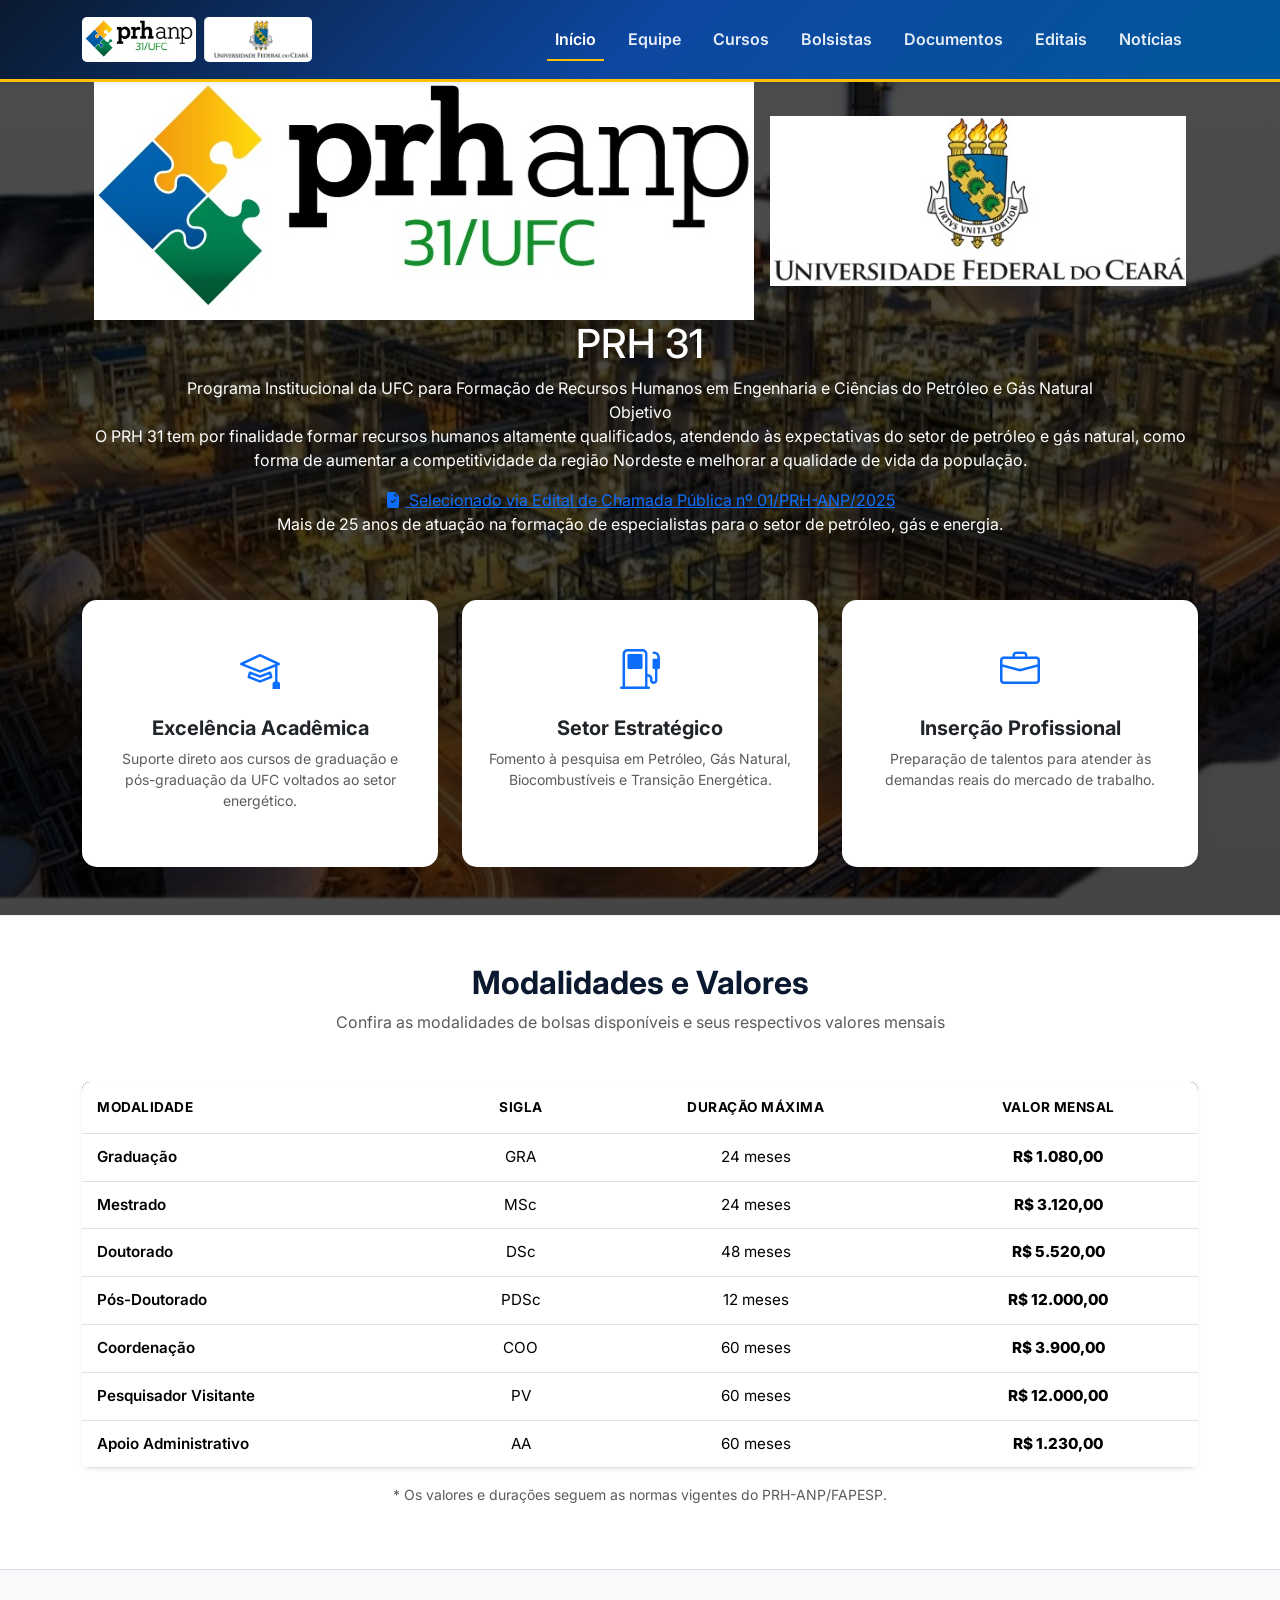
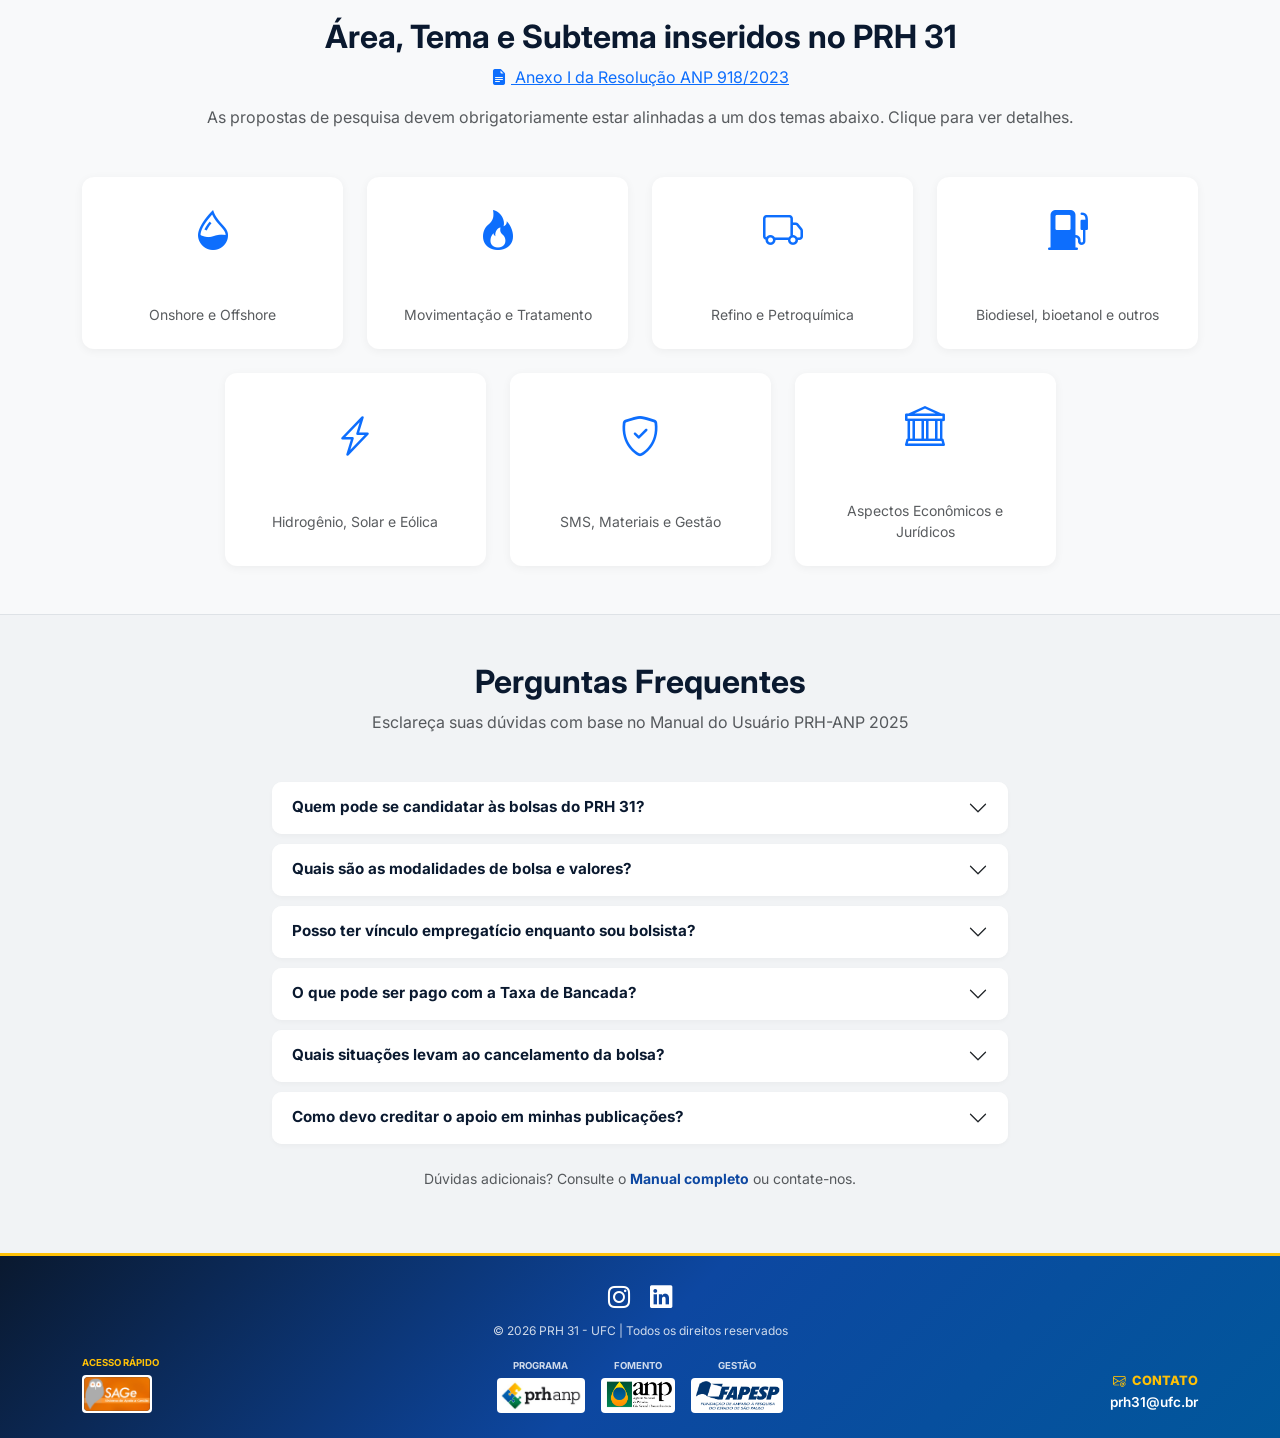
==== index.html @ d7235de3 "Update index.html" ====
<!DOCTYPE html>
<html lang="pt-br">
<head>
  <meta charset="UTF-8">
  <meta name="viewport" content="width=device-width, initial-scale=1">
  <title>PRH 31 - UFC | Cursos</title>
  <link href="https://cdn.jsdelivr.net/npm/bootstrap@5.3.2/dist/css/bootstrap.min.css" rel="stylesheet">
  <link rel="stylesheet" href="https://cdn.jsdelivr.net/npm/bootstrap-icons@1.11.1/font/bootstrap-icons.css">
  <style>
    @import url('https://fonts.googleapis.com/css2?family=Inter:wght@400;600;800&display=swap');
    
    body { 
      font-family: 'Inter', sans-serif; 
      background: linear-gradient(rgba(0, 0, 0, 0.70), rgba(0, 0, 0, 0.80)), url('img/refi.jpeg') no-repeat center center fixed; 
      background-size: cover; 
      color: #fff; 
      min-height: 100vh; 
    }

    /* NAVBAR PADRONIZADA */
    .navbar {
      background: linear-gradient(135deg, #0a192f 0%, #0d47a1 50%, #01579b 100%);
      border-bottom: 3px solid #ffc107;
      padding: 12px 0;
    }

    .navbar-brand img { 
      height: 45px; 
      background: #fff; 
      padding: 3px; 
      border-radius: 5px; 
      transition: 0.3s;
    }

    .navbar-brand a:hover img { transform: scale(1.05); box-shadow: 0 0 10px #ffc107; }

    .nav-link { 
      font-weight: 600; 
      color: rgba(255, 255, 255, 0.9) !important; 
      border-bottom: 2px solid transparent; 
      transition: 0.3s; 
      margin: 0 8px;
    }

    .nav-link:hover { color: #ffc107 !important; }

    .nav-link.active { 
      color: #fff !important; 
      border-bottom: 2px solid #ffc107 !important; 
    }

    .navbar-toggler { border-color: rgba(255,255,255,0.3); }
    .navbar-toggler-icon { filter: invert(1); }

    /* CARDS */ 
    .feature-card { border: none; border-radius: 15px; transition: 0.3s; background: #fff; box-shadow: 0 4px 15px rgba(0,0,0,0.05); padding: 2.5rem 1.5rem !important; } 
    .feature-card:hover { transform: translateY(-5px); box-shadow: 0 8px 25px rgba(0,0,0,0.1); } 
     
    /* TABELA DE BOLSAS */ 
    .bolsas-section { background-color: #ffffff; border-top: 1px solid #eee; } 
    .table-bolsas thead { background-color: #0a192f; color: white; } 
    .table-bolsas th { font-weight: 700; text-transform: uppercase; font-size: 0.85rem; letter-spacing: 0.5px; padding: 15px; } 
    .table-bolsas td { padding: 12px 15px; font-size: 0.95rem; vertical-align: middle; } 
    .valor-bolsa { font-weight: 800; color: #198754; } 

    /* ÁREAS DE PESQUISA CARD */ 
    .research-card {  
      border: none;  
      border-radius: 12px;  
      transition: 0.3s;  
      background: #fff;  
      box-shadow: 0 2px 10px rgba(0,0,0,0.05);  
      cursor: pointer; 
    } 
    .research-card:hover { transform: scale(1.03); box-shadow: 0 5px 20px rgba(0,0,0,0.1); border-left: 4px solid #ffc107; } 
    .modal-header { background: #0a192f; color: white; border-bottom: 2px solid #ffc107; } 
    .modal-title { font-weight: 800; } 

    /* FAQ SECTION */ 
    .faq-section { background-color: #f1f3f5; border-top: 1px solid #dee2e6; } 
    .accordion-item { border: none; margin-bottom: 10px; border-radius: 10px !important; overflow: hidden; box-shadow: 0 2px 5px rgba(0,0,0,0.03); } 
    .accordion-button { font-size: 0.95rem; color: #0a192f; } 
    .accordion-button:not(.collapsed) { background-color: #fff; color: #0d47a1; box-shadow: none; border-bottom: 1px solid #eee; } 
    .accordion-button:focus { box-shadow: none; } 
    .accordion-body { font-size: 0.9rem; line-height: 1.6; background-color: #fff; } 

    /* FOOTER */ 
    footer { background: linear-gradient(135deg, #0a192f 0%, #0d47a1 50%, #01579b 100%); color: #fff; padding: 25px 0; border-top: 3px solid #ffc107; } 
    .footer-logos img { height: 35px; background: #fff; padding: 3px; border-radius: 4px; transition: 0.3s; } 
     
    .footer-logos a:hover img, .footer-sage a:hover img { transform: scale(1.05); box-shadow: 0 0 10px #ffc107; } 

    .logo-label { font-size:.6rem; text-transform:uppercase; font-weight:700; margin-bottom:4px; display:block; color:rgba(255,255,255,0.8)} 
    .contact-label { font-size: 0.8rem; text-transform: uppercase; font-weight: 800; margin-bottom: 2px; color: #ffc107; display: flex; align-items: center; gap: 6px; } 
    .footer-email { font-size: 0.85rem; font-weight: 600; color: #fff; text-decoration: none; transition: 0.3s; } 
    .footer-email:hover { color: #ffc107; } 

    .social-icons a { color: #fff; font-size: 1.4rem; margin: 0 8px; transition: 0.3s; display: inline-block; } 
    .social-icons a:hover { color: #ffc107 !important; transform: scale(1.2); } 

    @media (max-width: 992px) { 
      .program-title { font-size: 2.8rem; } 
      .navbar-brand img { height: 38px; } /* Adicionado ajuste mobile da logo */
    } 
  </style> 
</head> 
<body class="d-flex flex-column min-vh-100"> 

<nav class="navbar navbar-expand-lg sticky-top shadow-sm"> 
  <div class="container"> 
    <div class="navbar-brand d-flex align-items-center"> 
        <a href="index.html"><img src="img/logo.jpeg" alt="Logo PRH"></a> 
        <a href="https://www.ufc.br/" target="_blank"><img src="img/logo-ufc.jpeg" class="ms-2 border-start ps-2" alt="Logo UFC"></a> 
    </div> 
    <button class="navbar-toggler" type="button" data-bs-toggle="collapse" data-bs-target="#navbarNav"> 
      <span class="navbar-toggler-icon"></span> 
    </button> 
    <div class="collapse navbar-collapse" id="navbarNav"> 
      <ul class="navbar-nav ms-auto align-items-center"> 
        <li class="nav-item"><a class="nav-link active" href="index.html">Início</a></li> 
        <li class="nav-item"><a class="nav-link" href="equipe.html">Equipe</a></li> 
        <li class="nav-item"><a class="nav-link" href="cursos.html">Cursos</a></li> 
        <li class="nav-item"><a class="nav-link" href="bolsistas.html">Bolsistas</a></li> 
        <li class="nav-item"><a class="nav-link" href="documentos.html">Documentos</a></li> 
        <li class="nav-item"><a class="nav-link" href="editais.html">Editais</a></li> 
        <li class="nav-item"><a class="nav-link" href="noticias.html">Notícias</a></li> 
      </ul> 
    </div> 
  </div> 
</nav> 

<main class="flex-grow-1"> 
  <section class="hero-section"> 
    <div class="container text-center"> 
      <div class="d-flex justify-content-center align-items-center gap-3">
        <a href="index.html">
          <img src="img/logo.jpeg" alt="Logo PRH 31" class="hero-logo">
        </a>
        <a href="https://www.ufc.br/" target="_blank">
          <img src="img/logo-ufc.jpeg" alt="Brasão UFC" class="hero-logo">
        </a>
      </div>
        
      <h1 class="program-title">PRH 31</h1> 
      <div class="program-full-name"> 
        <p class="mb-0">Programa Institucional da UFC para Formação de Recursos Humanos em Engenharia e Ciências do Petróleo e Gás Natural</p> 
      </div> 
      <div class="objective-container"> 
        <div class="purpose-box"> 
          <span class="purpose-icon"><i class="bi bi-target"></i></span> 
          <span class="purpose-label">Objetivo</span> 
        </div> 
        <p class="program-purpose"> 
          O PRH 31 tem por finalidade formar recursos humanos altamente qualificados, atendendo às expectativas do setor de petróleo e gás natural, como forma de aumentar a competitividade da região Nordeste e melhorar a qualidade de vida da população. 
        </p> 
      </div> 
      <a href="https://www.gov.br/anp/pt-br/assuntos/tecnologia-meio-ambiente/prh-anp-programa-de-formacao-de-recursos-humanos/eixo-academico/edital-de-chamada-publica" target="_blank" class="edital-badge"> 
          <i class="bi bi-file-earmark-check-fill me-1"></i> Selecionado via Edital de Chamada Pública nº 01/PRH-ANP/2025 
      </a> 
      <p class="history-phrase">Mais de 25 anos de atuação na formação de especialistas para o setor de petróleo, gás e energia.</p> 
    </div> 
  </section> 

  <section class="container py-5"> 
    <div class="row g-4 text-center"> 
      <div class="col-md-4"><div class="card h-100 feature-card"><i class="bi bi-mortarboard text-primary fs-1 mb-3"></i><h5 class="fw-bold">Excelência Acadêmica</h5><p class="text-muted small">Suporte direto aos cursos de graduação e pós-graduação da UFC voltados ao setor energético.</p></div></div> 
      <div class="col-md-4"><div class="card h-100 feature-card"><i class="bi bi-fuel-pump text-primary fs-1 mb-3"></i><h5 class="fw-bold">Setor Estratégico</h5><p class="text-muted small">Fomento à pesquisa em Petróleo, Gás Natural, Biocombustíveis e Transição Energética.</p></div></div> 
      <div class="col-md-4"><div class="card h-100 feature-card"><i class="bi bi-briefcase text-primary fs-1 mb-3"></i><h5 class="fw-bold">Inserção Profissional</h5><p class="text-muted small">Preparação de talentos para atender às demandas reais do mercado de trabalho.</p></div></div> 
    </div> 
  </section> 

  <section class="bolsas-section py-5"> 
    <div class="container"> 
      <div class="text-center mb-5"> 
        <h2 class="fw-bold" style="color: #0a192f;">Modalidades e Valores</h2> 
        <p class="text-muted">Confira as modalidades de bolsas disponíveis e seus respectivos valores mensais</p> 
      </div> 
      <div class="table-responsive shadow-sm rounded-3"> 
        <table class="table table-hover table-bolsas mb-0"> 
          <thead> 
            <tr class="text-center align-middle"> 
              <th class="text-start">Modalidade</th> 
              <th>Sigla</th> 
              <th>Duração Máxima</th> 
              <th>Valor Mensal</th> 
            </tr> 
          </thead> 
          <tbody> 
            <tr class="text-center align-middle"> 
              <td class="text-start fw-semibold">Graduação</td> 
              <td>GRA</td> 
              <td>24 meses</td> 
              <td class="valor-bolsa">R$ 1.080,00</td> 
            </tr> 
            <tr class="text-center align-middle"> 
              <td class="text-start fw-semibold">Mestrado</td> 
              <td>MSc</td> 
              <td>24 meses</td> 
              <td class="valor-bolsa">R$ 3.120,00</td> 
            </tr> 
            <tr class="text-center align-middle"> 
              <td class="text-start fw-semibold">Doutorado</td> 
              <td>DSc</td> 
              <td>48 meses</td> 
              <td class="valor-bolsa">R$ 5.520,00</td> 
            </tr> 
            <tr class="text-center align-middle"> 
              <td class="text-start fw-semibold">Pós-Doutorado</td> 
              <td>PDSc</td> 
              <td>12 meses</td> 
              <td class="valor-bolsa">R$ 12.000,00</td> 
            </tr> 
            <tr class="text-center align-middle"> 
              <td class="text-start fw-semibold">Coordenação</td> 
              <td>COO</td> 
              <td>60 meses</td> 
              <td class="valor-bolsa">R$ 3.900,00</td> 
            </tr> 
            <tr class="text-center align-middle"> 
              <td class="text-start fw-semibold">Pesquisador Visitante</td> 
              <td>PV</td> 
              <td>60 meses</td> 
              <td class="valor-bolsa">R$ 12.000,00</td> 
            </tr> 
            <tr class="text-center align-middle"> 
              <td class="text-start fw-semibold">Apoio Administrativo</td> 
              <td>AA</td> 
              <td>60 meses</td> 
              <td class="valor-bolsa">R$ 1.230,00</td> 
            </tr> 
          </tbody> 
        </table> 
      </div> 
      <p class="text-center small text-muted mt-3 italic">* Os valores e durações seguem as normas vigentes do PRH-ANP/FAPESP.</p> 
    </div> 
  </section> 

  <section class="py-5 bg-light border-top"> 
    <div class="container"> 
      <div class="text-center mb-5"> 
        <h2 class="fw-bold" style="color: #0a192f;"> 
          Área, Tema e Subtema inseridos no PRH 31 
        </h2> 
        <div class="mb-3"> 
          <a href="https://atosoficiais.com.br/anp/resolucao-n-918-2023" target="_blank" class="edital-badge mt-0"> 
            <i class="bi bi-file-earmark-text-fill me-1"></i> Anexo I da Resolução ANP 918/2023 
          </a> 
        </div> 
        <p class="text-muted">As propostas de pesquisa devem obrigatoriamente estar alinhadas a um dos temas abaixo. Clique para ver detalhes.</p> 
      </div> 

      <div class="row g-4 justify-content-center"> 
        <div class="col-lg-3 col-md-4 col-sm-6"> 
          <div class="research-card p-4 text-center h-100 d-flex flex-column justify-content-center" data-bs-toggle="modal" data-bs-target="#areaI"> 
            <i class="bi bi-droplet-half fs-1 text-primary mb-3"></i> 
            <h6 class="fw-bold m-0">I. Exploração e Produção</h6> 
            <small class="text-muted d-block mt-2">Onshore e Offshore</small> 
          </div> 
            
        </div> 
        <div class="col-lg-3 col-md-4 col-sm-6"> 
          <div class="research-card p-4 text-center h-100 d-flex flex-column justify-content-center" data-bs-toggle="modal" data-bs-target="#areaII"> 
            <i class="bi bi-fire fs-1 text-primary mb-3"></i> 
            <h6 class="fw-bold m-0">II. Gás Natural</h6> 
            <small class="text-muted d-block mt-2">Movimentação e Tratamento</small> 
          </div> 
            
        </div> 
        <div class="col-lg-3 col-md-4 col-sm-6"> 
          <div class="research-card p-4 text-center h-100 d-flex flex-column justify-content-center" data-bs-toggle="modal" data-bs-target="#areaIII"> 
            <i class="bi bi-truck fs-1 text-primary mb-3"></i> 
            <h6 class="fw-bold m-0">III. Abastecimento</h6> 
            <small class="text-muted d-block mt-2">Refino e Petroquímica</small> 
          </div> 
            
        </div> 
        <div class="col-lg-3 col-md-4 col-sm-6"> 
          <div class="research-card p-4 text-center h-100 d-flex flex-column justify-content-center" data-bs-toggle="modal" data-bs-target="#areaIV"> 
            <i class="bi bi-fuel-pump-fill fs-1 text-primary mb-3"></i> 
            <h6 class="fw-bold m-0">IV. Biocombustíveis</h6> 
            <small class="text-muted d-block mt-2">Biodiesel, bioetanol e outros</small> 
          </div> 
            
        </div> 
        <div class="col-lg-3 col-md-4 col-sm-6"> 
          <div class="research-card p-4 text-center h-100 d-flex flex-column justify-content-center" data-bs-toggle="modal" data-bs-target="#areaV"> 
            <i class="bi bi-lightning-charge fs-1 text-primary mb-3"></i> 
            <h6 class="fw-bold m-0">V. Outras Fontes de Energia</h6> 
            <small class="text-muted d-block mt-2">Hidrogênio, Solar e Eólica</small> 
          </div> 
            
        </div> 
        <div class="col-lg-3 col-md-4 col-sm-6"> 
          <div class="research-card p-4 text-center h-100 d-flex flex-column justify-content-center" data-bs-toggle="modal" data-bs-target="#areaVI"> 
            <i class="bi bi-shield-check fs-1 text-primary mb-3"></i> 
            <h6 class="fw-bold m-0">VI. Temas Transversais</h6> 
            <small class="text-muted d-block mt-2">SMS, Materiais e Gestão</small> 
          </div> 
            
        </div> 
        <div class="col-lg-3 col-md-4 col-sm-6"> 
            <div class="research-card p-4 text-center h-100 d-flex flex-column justify-content-center" data-bs-toggle="modal" data-bs-target="#areaVII"> 
              <i class="bi bi-bank fs-1 text-primary mb-3"></i> 
              <h6 class="fw-bold m-0">VII. Regulação</h6> 
              <small class="text-muted d-block mt-2">Aspectos Econômicos e Jurídicos</small> 
            </div> 
        </div> 
      </div> 
    </div> 
  </section> 

    
  <div class="modal fade" id="areaI" tabindex="-1"><div class="modal-dialog modal-dialog-centered modal-lg"><div class="modal-content"><div class="modal-header"><h5 class="modal-title">ÁREA I - EXPLORAÇÃO E PRODUÇÃO DE PETRÓLEO E GÁS NATURAL ONSHORE E OFFSHORE</h5><button type="button" class="btn-close btn-close-white" data-bs-dismiss="modal"></button></div><div class="modal-body"><h6>Temas (Subtemas):</h6><ul><li>Tema I - Exploração - Horizonte Pré-Sal, Águas Profundas, Bacias Maduras e Novas Fronteiras Exploratórias (1-2-3-4-5-6-7-8-9-10-11-12-13-14).</li><li>Tema II - Produção - Horizonte Pré-Sal, Águas Profundas, Campos Maduros e Novas Fronteiras Exploratórias (1-2-3-4-5-6-7-8-9-10-11-12-14-15-16-17-19-21).</li><li>Tema III - Recuperação Avançada de Petróleo (1-2-3-4).</li><li>Tema IV - Engenharia de Poço (2-3-4-7-9).</li></ul></div></div></div></div> 
  <div class="modal fade" id="areaII" tabindex="-1"><div class="modal-dialog modal-dialog-centered modal-lg"><div class="modal-content"><div class="modal-header"><h5 class="modal-title">ÁREA II - GÁS NATURAL</h5><button type="button" class="btn-close btn-close-white" data-bs-dismiss="modal"></button></div><div class="modal-body"><h6>Temas (Subtemas):</h6><ul><li>Tema I - Produção e Processamento (1-2-4-5-6).</li><li>Tema II - Movimentação e Armazenamento (4-5).</li><li>Tema III - Utilização (1-2-5).</li></ul></div></div></div></div> 
  <div class="modal fade" id="areaIII" tabindex="-1"><div class="modal-dialog modal-dialog-centered modal-lg"><div class="modal-content"><div class="modal-header"><h5 class="modal-title"> ÁREA III - ABASTECIMENTO</h5><button type="button" class="btn-close btn-close-white" data-bs-dismiss="modal"></button></div><div class="modal-body"><h6>Temas (Subtemas):</h6><ul><li> Tema I - Refino (1-2-3-4-5-6-7-8).</li><li> Tema II - Combustíveis e Lubrificantes (1-2-3-4-6-7-8).</li><li>Tema III - Petroquímica de 1ª e 2ª Geração (2-3-4-7).</li></ul></div></div></div></div> 
  <div class="modal fade" id="areaIV" tabindex="-1"><div class="modal-dialog modal-dialog-centered modal-lg"><div class="modal-content"><div class="modal-header"><h5 class="modal-title">ÁREA IV - BIOCOMBUSTÍVEIS</h5><button type="button" class="btn-close btn-close-white" data-bs-dismiss="modal"></button></div><div class="modal-body"><h6>Temas (Subtemas):</h6><ul><li>Tema I - Biodiesel (1-3-4-5-8-9-10-11).</li><li>Tema II - Bioetanol (1-2-3-4-5-6).</li><li>Tema III - Energia a de Outras Fontes de Biomassa (2-3-4-5).</li><li>Tema IV - Biocombustíveis Avançados[2ª,3ª,4ª geração] (1-2-3-4-5-6-7-8).</li><li>Tema V - Bioquerosene de Aviação (1-2-3-4-5)</li></ul></div></div></div></div> 
  <div class="modal fade" id="areaV" tabindex="-1"><div class="modal-dialog modal-dialog-centered modal-lg"><div class="modal-content"><div class="modal-header"><h5 class="modal-title">ÁREA V - OUTRAS FONTES DE ENERGIA</h5><button type="button" class="btn-close btn-close-white" data-bs-dismiss="modal"></button></div><div class="modal-body"><h6>Temas (Subtemas):</h6><ul><li>Tema I - Hidrogênio (1-3-4-5-6).</li><li>Tema II - Energia Solar (2-5).</li><li>Tema III - Outras Fontes Alternativas (1-4).</li></ul></div></div></div></div> 
  <div class="modal fade" id="areaVI" tabindex="-1"><div class="modal-dialog modal-dialog-centered modal-lg"><div class="modal-content"><div class="modal-header"><h5 class="modal-title">ÁREA VI - TEMAS TRANSVERSAIS</h5><button type="button" class="btn-close btn-close-white" data-bs-dismiss="modal"></button></div><div class="modal-body"><h6>Temas (Subtemas):</h6><ul><li>Tema I – Materiais (1-2-3-4-5-6).</li><li>Tema II - Segurança e Meio Ambiente (1-2-3-4-5-6-7-8-9-10-11-12-13).</li><li>Tema III - Distribuição, Logística e Transporte (2-3-4).</li><li>Tema IV - Avaliação da Conformidade, Monitoramento e Controle (1-2-3-4).</li></ul></div></div></div></div> 
  <div class="modal fade" id="areaVII" tabindex="-1"><div class="modal-dialog modal-dialog-centered modal-lg"><div class="modal-content"><div class="modal-header"><h5 class="modal-title">ÁREA VII - REGULAÇÃO DO SETOR DE PETRÓLEO, GÁS NATURAL E BIOCOMBUSTÍVEIS</h5><button type="button" class="btn-close btn-close-white" data-bs-dismiss="modal"></button></div><div class="modal-body"><h6>Temas (Subtemas):</h6><ul><li>Tema I – Aspectos Econômicos da Regulação da Indústria do Petróleo, Gás Natural e Biocombustíveis (1-2-3-4-5-9).</li></ul></div></div></div></div> 

  <section class="faq-section py-5"> 
    <div class="container"> 
      <div class="row justify-content-center"> 
        <div class="col-lg-8"> 
          <div class="text-center mb-5"> 
            <h2 class="fw-bold" style="color: #0a192f;">Perguntas Frequentes</h2> 
            <p class="text-muted">Esclareça suas dúvidas com base no Manual do Usuário PRH-ANP 2025</p> 
          </div> 

          <div class="accordion accordion-flush" id="faqPRH"> 
            <div class="accordion-item"> 
              <h2 class="accordion-header"> 
                <button class="accordion-button collapsed fw-bold" type="button" data-bs-toggle="collapse" data-bs-target="#faq1"> 
                  Quem pode se candidatar às bolsas do PRH 31? 
                </button> 
              </h2> 
              <div id="faq1" class="accordion-collapse collapse" data-bs-parent="#faqPRH"> 
                <div class="accordion-body text-muted"> 
                  Os candidatos devem estar obrigatoriamente matriculados na <strong>Universidade Federal do Ceará (UFC)</strong> e fazerem parte de um dos cursos vinculados ao programa. Além disso, devem ser brasileiros ou estrangeiros com visto permanente (Item 6.1.1.1.g) e possuir tema de estudo alinhado ao setor de Petróleo e Gás (Item 2). 
                </div> 
              </div> 
            </div> 

            <div class="accordion-item"> 
              <h2 class="accordion-header"> 
                <button class="accordion-button collapsed fw-bold" type="button" data-bs-toggle="collapse" data-bs-target="#faq2"> 
                  Quais são as modalidades de bolsa e valores? 
                </button> 
              </h2> 
              <div id="faq2" class="accordion-collapse collapse" data-bs-parent="#faqPRH"> 
                <div class="accordion-body text-muted"> 
                  Conforme a <strong>Tabela 1 (Item 6.1)</strong>, as bolsas incluem: Graduação (R$ 1.080), Mestrado (R$ 3.120), Doutorado (R$ 5.520) e Pós-Doutorado (R$ 12.000). 
                </div> 
              </div> 
            </div> 

            <div class="accordion-item"> 
              <h2 class="accordion-header"> 
                <button class="accordion-button collapsed fw-bold" type="button" data-bs-toggle="collapse" data-bs-target="#faq3"> 
                  Posso ter vínculo empregatício enquanto sou bolsista? 
                </button> 
              </h2> 
              <div id="faq3" class="accordion-collapse collapse" data-bs-parent="#faqPRH"> 
                <div class="accordion-body text-muted"> 
                  Não. O bolsista não pode manter qualquer outra atividade remunerada durante a vigência da bolsa (Item 6.1.1.1.j). Exceções são permitidas apenas para estágios em empresas do setor ou pesquisas vinculadas à cláusula de PD&I da ANP (Item 6.1.1.1.j e 6.1.8). 
                </div> 
              </div> 
            </div> 

            <div class="accordion-item"> 
              <h2 class="accordion-header"> 
                <button class="accordion-button collapsed fw-bold" type="button" data-bs-toggle="collapse" data-bs-target="#faq4"> 
                  O que pode ser pago com a Taxa de Bancada? 
                </button> 
              </h2> 
              <div id="faq4" class="accordion-collapse collapse" data-bs-parent="#faqPRH"> 
                <div class="accordion-body text-muted"> 
                  O recurso (até 30% do valor das bolsas) destina-se a despesas como taxas de inscrição em eventos (6.8.1), diárias (6.8.2), passagens (6.8.3), serviços de terceiros (6.8.4) e bens de consumo ou capital (6.8.5 e 6.8.6), visando a manutenção das atividades do projeto (Item 6.6). 
                </div> 
              </div> 
            </div> 

            <div class="accordion-item"> 
              <h2 class="accordion-header"> 
                <button class="accordion-button collapsed fw-bold" type="button" data-bs-toggle="collapse" data-bs-target="#faq5"> 
                  Quais situações levam ao cancelamento da bolsa? 
                </button> 
              </h2> 
              <div id="faq5" class="accordion-collapse collapse" data-bs-parent="#faqPRH"> 
                <div class="accordion-body text-muted"> 
                  O cancelamento ocorre por abandono, mau desempenho ou descumprimento das regras do Manual ou Termo de Outorga, obrigando a devolução dos recursos (Item 6.5). Casos de saúde documentados ou obtenção de emprego no setor são exceções para a devolução (Item 6.5.c). 
                </div> 
              </div> 
            </div> 

            <div class="accordion-item"> 
              <h2 class="accordion-header"> 
                <button class="accordion-button collapsed fw-bold" type="button" data-bs-toggle="collapse" data-bs-target="#faq6"> 
                  Como devo creditar o apoio em minhas publicações? 
                </button> 
              </h2> 
              <div id="faq6" class="accordion-collapse collapse" data-bs-parent="#faqPRH"> 
                <div class="accordion-body text-muted"> 
                  É obrigatório citar o PRH-ANP e a FAPESP em todos os trabalhos e comunicações científicas (Item 13).<br> 
                  <span class="mt-2 d-block"><strong>Sugestão de agradecimento:</strong></span> 
                  <em class="small d-block mt-1">Os autores agradecem o apoio financeiro do Programa de Formação de Recursos Humanos da Agência Nacional do Petróleo, Gás Natural e Biocombustíveis (PRH 31-ANP), sob a gestão da Fundação de Amparo à Pesquisa do Estado de São Paulo (FAPESP), Brasil, Processo nº 2025/03400-7.</em>
                  <em class="small d-block mt-1">The authors acknowledge financial support from the Human Resources Training Program of the Brazilian National Agency for Petroleum, Natural Gas and Biofuels (PRH 31-ANP), under the management of the São Paulo Research Foundation (FAPESP), Brazil, Process No. 2025/03400-7.</em> 
                </div> 
              </div> 
            </div> 
          </div> 

          <div class="text-center mt-4"> 
            <p class="small text-muted">Dúvidas adicionais? Consulte o <a href="documentos.html" class="fw-bold text-decoration-none" style="color:#0d47a1">Manual completo</a> ou contate-nos.</p> 
          </div> 
        </div> 
      </div> 
    </div> 
  </section> 
</main> 

<footer class="text-center"> 
  <div class="container"> 
    <div class="social-icons mb-2"> 
      <a href="https://www.instagram.com/prh31.1.ufc.anp/" target="_blank"><i class="bi bi-instagram"></i></a> 
      <a href="https://www.linkedin.com/in/prh31ufc/" target="_blank"><i class="bi bi-linkedin"></i></a> 
    </div> 
    <p class="mb-3 small" style="font-size: 0.75rem; opacity: 0.8;">© 2026 PRH 31 - UFC | Todos os direitos reservados</p> 
      
    <div class="row align-items-end"> 
      <div class="col-md-3 text-start mb-3 mb-md-0 footer-sage"> 
        <span class="logo-label" style="color:#ffc107">Acesso Rápido</span> 
        <a href="https://sage.fapesp.br/SAGe_WEB/processManagement.do" target="_blank"> 
          <img src="img/sage.jpeg" style="height:38px;border-radius:4px;background:#fff;padding:2px"> 
        </a> 
      </div> 
      <div class="col-md-6"> 
        <div class="row justify-content-center g-3 footer-logos"> 
          <div class="col-auto"> 
            <span class="logo-label">Programa</span> 
            <a href="https://www.gov.br/anp/pt-br/assuntos/tecnologia-meio-ambiente/prh-anp-programa-de-formacao-de-recursos-humanos" target="_blank"><img src="img/logo-prh-anp.jpeg"></a> 
          </div> 
          <div class="col-auto"> 
            <span class="logo-label">Fomento</span> 
            <a href="https://www.gov.br/anp/pt-br" target="_blank"><img src="img/logo-anp.jpeg"></a> 
          </div> 
          <div class="col-auto"> 
            <span class="logo-label">Gestão</span> 
            <a href="https://fapesp.br/" target="_blank"><img src="img/logo-fapesp.jpeg"></a> 
          </div> 
        </div> 
      </div> 
      <div class="col-md-3 mb-2 mb-md-0 contact-block" style="display: flex; flex-direction: column; align-items: flex-end;"> 
        <span class="contact-label"><i class="bi bi-envelope-at"></i> CONTATO</span> 
        <a href="mailto:prh31@ufc.br" class="footer-email">prh31@ufc.br</a>
      </div>
    </div>
  </div>
</footer>
</body>
</html>
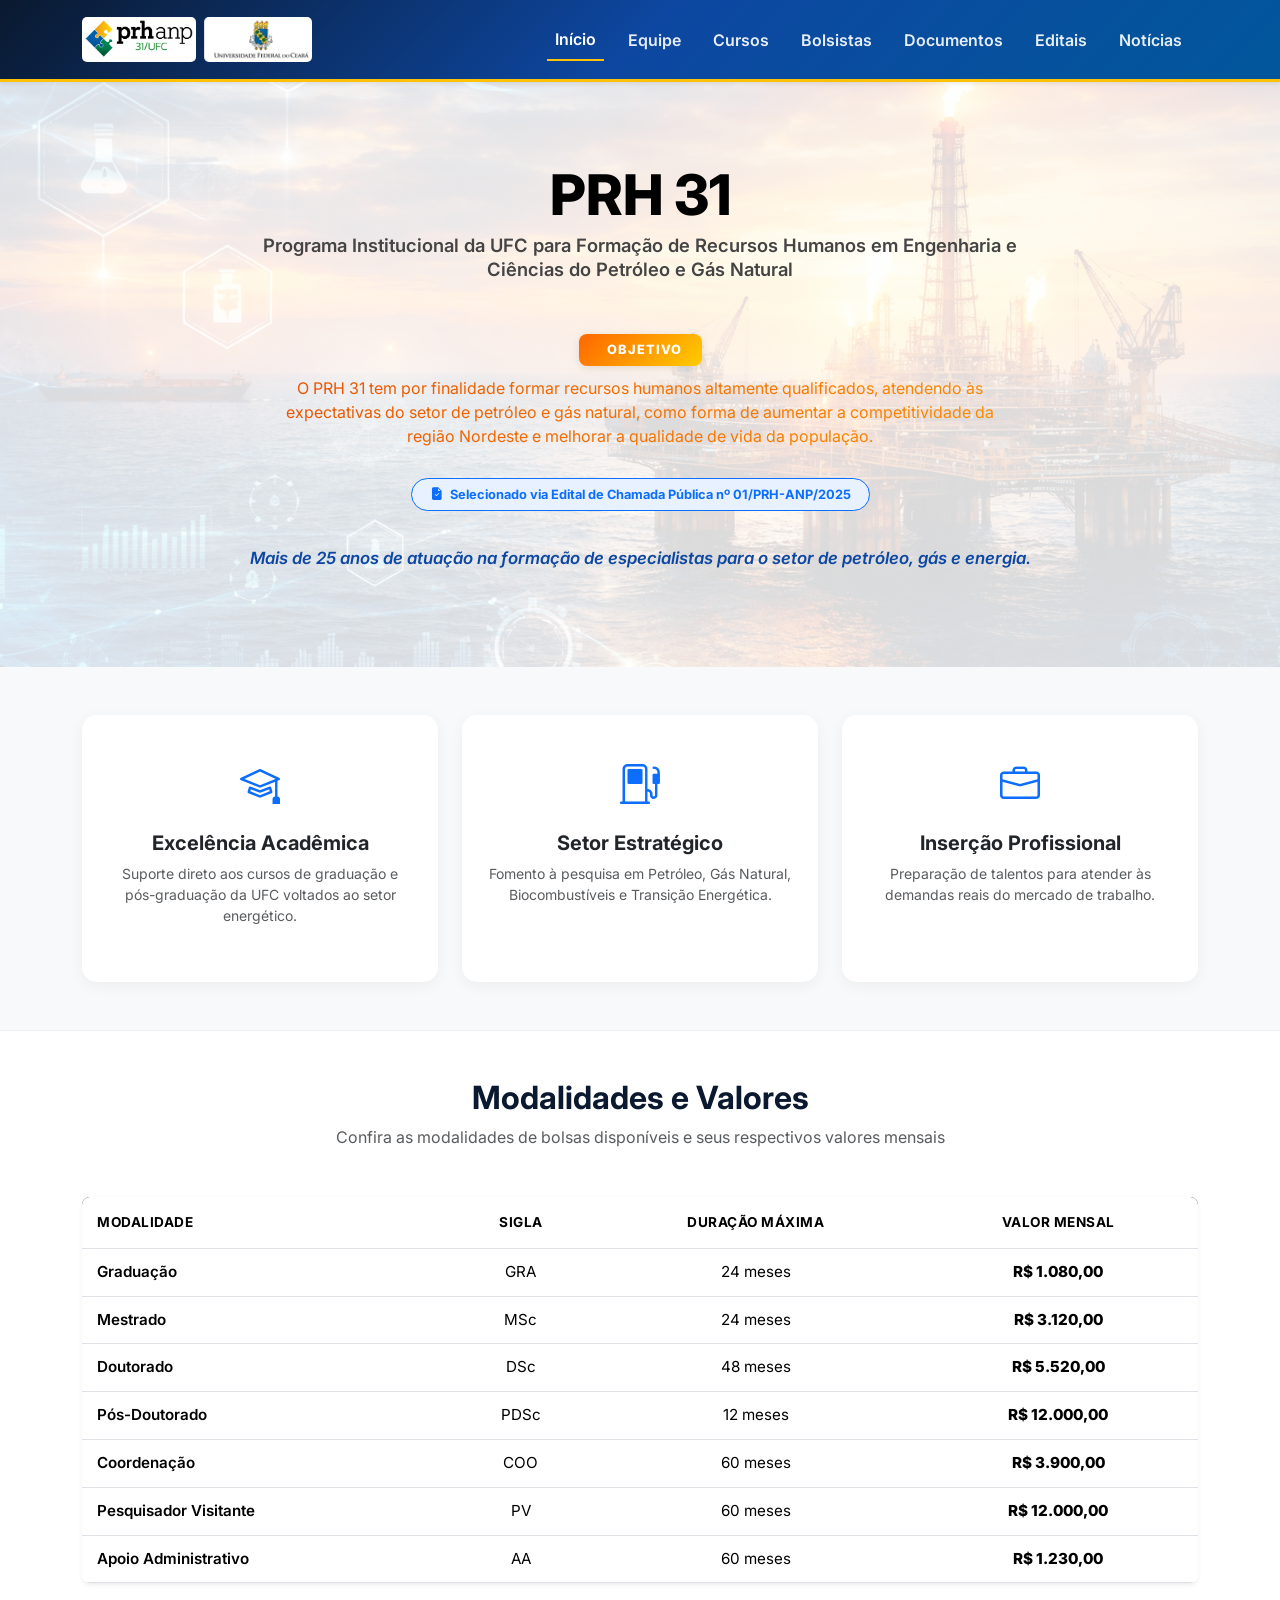
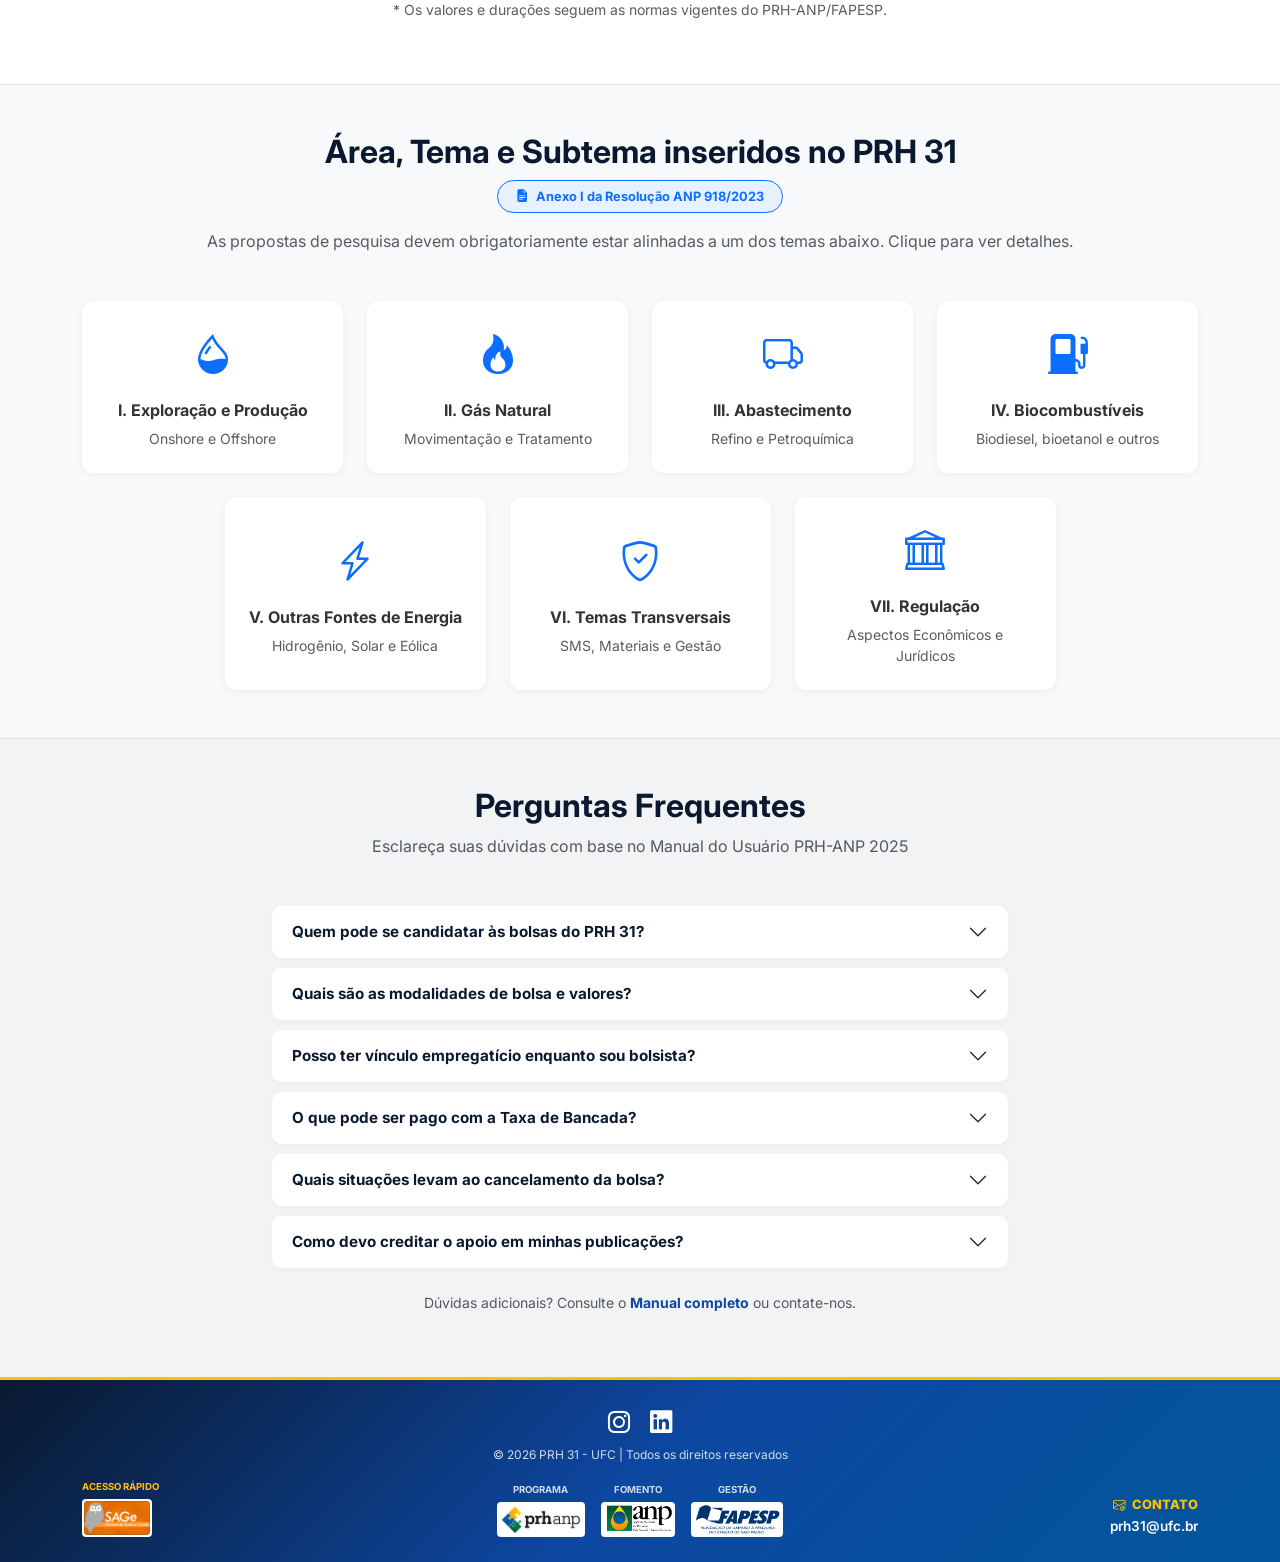
==== commit 7a4f21e2: "Add files via upload" ====
--- a/index.html
+++ b/index.html
@@ -3,459 +3,486 @@
 <head>
   <meta charset="UTF-8">
   <meta name="viewport" content="width=device-width, initial-scale=1">
-  <title>PRH 31 - UFC | Cursos</title>
+  <title>PRH 31 - UFC | Início</title>
+  
+  <link rel="icon" type="image/jpeg" href="img/logo.jpeg">
+
   <link href="https://cdn.jsdelivr.net/npm/bootstrap@5.3.2/dist/css/bootstrap.min.css" rel="stylesheet">
   <link rel="stylesheet" href="https://cdn.jsdelivr.net/npm/bootstrap-icons@1.11.1/font/bootstrap-icons.css">
   <style>
     @import url('https://fonts.googleapis.com/css2?family=Inter:wght@400;600;800&display=swap');
     
-    body { 
-      font-family: 'Inter', sans-serif; 
-      background: linear-gradient(rgba(0, 0, 0, 0.70), rgba(0, 0, 0, 0.80)), url('img/refi.jpeg') no-repeat center center fixed; 
-      background-size: cover; 
-      color: #fff; 
-      min-height: 100vh; 
-    }
-
-    /* NAVBAR PADRONIZADA */
+    body { font-family: 'Inter', sans-serif; background: #f8f9fa; color: #333; }
+
+    /* NAVBAR */
     .navbar {
       background: linear-gradient(135deg, #0a192f 0%, #0d47a1 50%, #01579b 100%);
-      border-bottom: 3px solid #ffc107;
+      border-bottom: 3px solid #ffc107; 
       padding: 12px 0;
     }
-
-    .navbar-brand img { 
-      height: 45px; 
+    .navbar-brand img { height: 45px; background: #fff; padding: 3px; border-radius: 5px; transition: 0.3s; }
+    
+    .navbar-brand a:hover img { transform: scale(1.05); box-shadow: 0 0 10px #ffc107; }
+
+    .nav-link { font-weight: 600; color: rgba(255, 255, 255, 0.9) !important; transition: 0.3s; margin: 0 8px; }
+    .nav-link:hover { color: #ffc107 !important; }
+    .nav-link.active { color: #fff !important; border-bottom: 2px solid #ffc107 !important; }
+
+    /* HERO SECTION */
+    .hero-section { 
+      padding: 80px 0;
+      background: linear-gradient(rgba(255, 255, 255, 0.85), rgba(255, 255, 255, 0.85)), 
+                  url('img/plat.jpeg') no-repeat center center;
+      background-size: cover;
+      text-align: center; 
+    }
+    
+    .program-title { font-size: 3.5rem; font-weight: 800; color: #000; margin-bottom: 5px; }
+    .program-full-name { 
+      font-size: 1.15rem; 
+      color: #444; 
+      max-width: 800px; 
+      margin: 0 auto; 
+      line-height: 1.3;
+      font-weight: 600; 
+    }
+    
+    .objective-container { margin-top: 50px; }
+
+    .program-purpose { 
+      font-size: 1rem;
+      max-width: 750px; 
+      margin: 10px auto 0 auto;
+      line-height: 1.5;
+      font-weight: 400;
+      background: linear-gradient(135deg, #e65100 0%, #ff8f00 100%);
+      -webkit-background-clip: text;
+      -webkit-text-fill-color: transparent;
+      background-clip: text;
+    }
+
+    .purpose-box {
+      display: inline-flex;
+      align-items: center;
+      background: linear-gradient(135deg, #ff6600 0%, #ffcc00 100%);
+      padding: 6px 20px; 
+      border-radius: 8px;
+      box-shadow: 0 2px 8px rgba(0,0,0,0.1);
+    }
+
+    .purpose-label { font-weight: 800; text-transform: uppercase; letter-spacing: 1px; color: #ffffff; font-size: 0.8rem; }
+    .purpose-icon { font-size: 1.1rem; margin-right: 8px; color: #ffffff; display: flex; align-items: center; }
+
+    .edital-badge {
+      display: inline-block;
+      background-color: #e7f1ff;
+      color: #0d6efd;
+      font-size: 0.8rem;
+      font-weight: 700;
+      padding: 6px 18px;
+      border-radius: 50px;
+      margin-top: 30px;
+      border: 1px solid #0d6efd;
+      text-decoration: none;
+      transition: 0.3s;
+    }
+    .edital-badge:hover { background-color: #0d6efd; color: #fff; }
+
+    .history-phrase { font-size: 1.05rem; font-weight: 600; color: #0d47a1; margin-top: 35px; font-style: italic; }
+    
+    /* CARDS */
+    .feature-card { border: none; border-radius: 15px; transition: 0.3s; background: #fff; box-shadow: 0 4px 15px rgba(0,0,0,0.05); padding: 2.5rem 1.5rem !important; }
+    .feature-card:hover { transform: translateY(-5px); box-shadow: 0 8px 25px rgba(0,0,0,0.1); }
+    
+    /* TABELA DE BOLSAS */
+    .bolsas-section { background-color: #ffffff; border-top: 1px solid #eee; }
+    .table-bolsas thead { background-color: #0a192f; color: white; }
+    .table-bolsas th { font-weight: 700; text-transform: uppercase; font-size: 0.85rem; letter-spacing: 0.5px; padding: 15px; }
+    .table-bolsas td { padding: 12px 15px; font-size: 0.95rem; vertical-align: middle; }
+    .valor-bolsa { font-weight: 800; color: #198754; }
+
+    /* ÁREAS DE PESQUISA CARD */
+    .research-card { 
+      border: none; 
+      border-radius: 12px; 
+      transition: 0.3s; 
       background: #fff; 
-      padding: 3px; 
-      border-radius: 5px; 
-      transition: 0.3s;
-    }
-
-    .navbar-brand a:hover img { transform: scale(1.05); box-shadow: 0 0 10px #ffc107; }
-
-    .nav-link { 
-      font-weight: 600; 
-      color: rgba(255, 255, 255, 0.9) !important; 
-      border-bottom: 2px solid transparent; 
-      transition: 0.3s; 
-      margin: 0 8px;
-    }
-
-    .nav-link:hover { color: #ffc107 !important; }
-
-    .nav-link.active { 
-      color: #fff !important; 
-      border-bottom: 2px solid #ffc107 !important; 
-    }
-
-    .navbar-toggler { border-color: rgba(255,255,255,0.3); }
-    .navbar-toggler-icon { filter: invert(1); }
-
-    /* CARDS */ 
-    .feature-card { border: none; border-radius: 15px; transition: 0.3s; background: #fff; box-shadow: 0 4px 15px rgba(0,0,0,0.05); padding: 2.5rem 1.5rem !important; } 
-    .feature-card:hover { transform: translateY(-5px); box-shadow: 0 8px 25px rgba(0,0,0,0.1); } 
-     
-    /* TABELA DE BOLSAS */ 
-    .bolsas-section { background-color: #ffffff; border-top: 1px solid #eee; } 
-    .table-bolsas thead { background-color: #0a192f; color: white; } 
-    .table-bolsas th { font-weight: 700; text-transform: uppercase; font-size: 0.85rem; letter-spacing: 0.5px; padding: 15px; } 
-    .table-bolsas td { padding: 12px 15px; font-size: 0.95rem; vertical-align: middle; } 
-    .valor-bolsa { font-weight: 800; color: #198754; } 
-
-    /* ÁREAS DE PESQUISA CARD */ 
-    .research-card {  
-      border: none;  
-      border-radius: 12px;  
-      transition: 0.3s;  
-      background: #fff;  
-      box-shadow: 0 2px 10px rgba(0,0,0,0.05);  
-      cursor: pointer; 
-    } 
-    .research-card:hover { transform: scale(1.03); box-shadow: 0 5px 20px rgba(0,0,0,0.1); border-left: 4px solid #ffc107; } 
-    .modal-header { background: #0a192f; color: white; border-bottom: 2px solid #ffc107; } 
-    .modal-title { font-weight: 800; } 
-
-    /* FAQ SECTION */ 
-    .faq-section { background-color: #f1f3f5; border-top: 1px solid #dee2e6; } 
-    .accordion-item { border: none; margin-bottom: 10px; border-radius: 10px !important; overflow: hidden; box-shadow: 0 2px 5px rgba(0,0,0,0.03); } 
-    .accordion-button { font-size: 0.95rem; color: #0a192f; } 
-    .accordion-button:not(.collapsed) { background-color: #fff; color: #0d47a1; box-shadow: none; border-bottom: 1px solid #eee; } 
-    .accordion-button:focus { box-shadow: none; } 
-    .accordion-body { font-size: 0.9rem; line-height: 1.6; background-color: #fff; } 
-
-    /* FOOTER */ 
-    footer { background: linear-gradient(135deg, #0a192f 0%, #0d47a1 50%, #01579b 100%); color: #fff; padding: 25px 0; border-top: 3px solid #ffc107; } 
-    .footer-logos img { height: 35px; background: #fff; padding: 3px; border-radius: 4px; transition: 0.3s; } 
-     
-    .footer-logos a:hover img, .footer-sage a:hover img { transform: scale(1.05); box-shadow: 0 0 10px #ffc107; } 
-
-    .logo-label { font-size:.6rem; text-transform:uppercase; font-weight:700; margin-bottom:4px; display:block; color:rgba(255,255,255,0.8)} 
-    .contact-label { font-size: 0.8rem; text-transform: uppercase; font-weight: 800; margin-bottom: 2px; color: #ffc107; display: flex; align-items: center; gap: 6px; } 
-    .footer-email { font-size: 0.85rem; font-weight: 600; color: #fff; text-decoration: none; transition: 0.3s; } 
-    .footer-email:hover { color: #ffc107; } 
-
-    .social-icons a { color: #fff; font-size: 1.4rem; margin: 0 8px; transition: 0.3s; display: inline-block; } 
-    .social-icons a:hover { color: #ffc107 !important; transform: scale(1.2); } 
-
-    @media (max-width: 992px) { 
-      .program-title { font-size: 2.8rem; } 
-      .navbar-brand img { height: 38px; } /* Adicionado ajuste mobile da logo */
-    } 
-  </style> 
-</head> 
-<body class="d-flex flex-column min-vh-100"> 
-
-<nav class="navbar navbar-expand-lg sticky-top shadow-sm"> 
-  <div class="container"> 
-    <div class="navbar-brand d-flex align-items-center"> 
-        <a href="index.html"><img src="img/logo.jpeg" alt="Logo PRH"></a> 
-        <a href="https://www.ufc.br/" target="_blank"><img src="img/logo-ufc.jpeg" class="ms-2 border-start ps-2" alt="Logo UFC"></a> 
-    </div> 
-    <button class="navbar-toggler" type="button" data-bs-toggle="collapse" data-bs-target="#navbarNav"> 
-      <span class="navbar-toggler-icon"></span> 
-    </button> 
-    <div class="collapse navbar-collapse" id="navbarNav"> 
-      <ul class="navbar-nav ms-auto align-items-center"> 
-        <li class="nav-item"><a class="nav-link active" href="index.html">Início</a></li> 
-        <li class="nav-item"><a class="nav-link" href="equipe.html">Equipe</a></li> 
-        <li class="nav-item"><a class="nav-link" href="cursos.html">Cursos</a></li> 
-        <li class="nav-item"><a class="nav-link" href="bolsistas.html">Bolsistas</a></li> 
-        <li class="nav-item"><a class="nav-link" href="documentos.html">Documentos</a></li> 
-        <li class="nav-item"><a class="nav-link" href="editais.html">Editais</a></li> 
-        <li class="nav-item"><a class="nav-link" href="noticias.html">Notícias</a></li> 
-      </ul> 
-    </div> 
-  </div> 
-</nav> 
-
-<main class="flex-grow-1"> 
-  <section class="hero-section"> 
-    <div class="container text-center"> 
-      <div class="d-flex justify-content-center align-items-center gap-3">
-        <a href="index.html">
-          <img src="img/logo.jpeg" alt="Logo PRH 31" class="hero-logo">
+      box-shadow: 0 2px 10px rgba(0,0,0,0.05); 
+      cursor: pointer;
+    }
+    .research-card:hover { transform: scale(1.03); box-shadow: 0 5px 20px rgba(0,0,0,0.1); border-left: 4px solid #ffc107; }
+    .modal-header { background: #0a192f; color: white; border-bottom: 2px solid #ffc107; }
+    .modal-title { font-weight: 800; }
+
+    /* FAQ SECTION */
+    .faq-section { background-color: #f1f3f5; border-top: 1px solid #dee2e6; }
+    .accordion-item { border: none; margin-bottom: 10px; border-radius: 10px !important; overflow: hidden; box-shadow: 0 2px 5px rgba(0,0,0,0.03); }
+    .accordion-button { font-size: 0.95rem; color: #0a192f; }
+    .accordion-button:not(.collapsed) { background-color: #fff; color: #0d47a1; box-shadow: none; border-bottom: 1px solid #eee; }
+    .accordion-button:focus { box-shadow: none; }
+    .accordion-body { font-size: 0.9rem; line-height: 1.6; background-color: #fff; }
+
+    /* FOOTER */
+    footer { background: linear-gradient(135deg, #0a192f 0%, #0d47a1 50%, #01579b 100%); color: #fff; padding: 25px 0; border-top: 3px solid #ffc107; }
+    .footer-logos img { height: 35px; background: #fff; padding: 3px; border-radius: 4px; transition: 0.3s; }
+    
+    .footer-logos a:hover img, .footer-sage a:hover img { transform: scale(1.05); box-shadow: 0 0 10px #ffc107; }
+
+    .logo-label { font-size:.6rem; text-transform:uppercase; font-weight:700; margin-bottom:4px; display:block; color:rgba(255,255,255,0.8)}
+    .contact-label { font-size: 0.8rem; text-transform: uppercase; font-weight: 800; margin-bottom: 2px; color: #ffc107; display: flex; align-items: center; gap: 6px; }
+    .footer-email { font-size: 0.85rem; font-weight: 600; color: #fff; text-decoration: none; transition: 0.3s; }
+    .footer-email:hover { color: #ffc107; }
+
+    .social-icons a { color: #fff; font-size: 1.4rem; margin: 0 8px; transition: 0.3s; display: inline-block; }
+    .social-icons a:hover { color: #ffc107 !important; transform: scale(1.2); }
+
+    @media (max-width: 992px) { .program-title { font-size: 2.8rem; } }
+  </style>
+</head>
+<body class="d-flex flex-column min-vh-100">
+
+<nav class="navbar navbar-expand-lg sticky-top shadow-sm">
+  <div class="container">
+    <div class="navbar-brand d-flex align-items-center">
+        <a href="index.html"><img src="img/logo.jpeg" alt="Logo PRH"></a>
+        <a href="https://www.ufc.br/" target="_blank"><img src="img/logo-ufc.jpeg" class="ms-2 border-start ps-2" alt="Logo UFC"></a>
+    </div>
+    <button class="navbar-toggler" type="button" data-bs-toggle="collapse" data-bs-target="#navbarNav">
+      <span class="navbar-toggler-icon"></span>
+    </button>
+    <div class="collapse navbar-collapse" id="navbarNav">
+      <ul class="navbar-nav ms-auto align-items-center">
+        <li class="nav-item"><a class="nav-link active" href="index.html">Início</a></li>
+        <li class="nav-item"><a class="nav-link" href="equipe.html">Equipe</a></li>
+        <li class="nav-item"><a class="nav-link" href="cursos.html">Cursos</a></li>
+        <li class="nav-item"><a class="nav-link" href="bolsistas.html">Bolsistas</a></li>
+        <li class="nav-item"><a class="nav-link" href="documentos.html">Documentos</a></li>
+        <li class="nav-item"><a class="nav-link" href="editais.html">Editais</a></li>
+        <li class="nav-item"><a class="nav-link" href="noticias.html">Notícias</a></li>
+      </ul>
+    </div>
+  </div>
+</nav>
+
+<main class="flex-grow-1">
+  <section class="hero-section">
+    <div class="container text-center">
+      <h1 class="program-title">PRH 31</h1>
+      <div class="program-full-name">
+        <p class="mb-0">Programa Institucional da UFC para Formação de Recursos Humanos em Engenharia e Ciências do Petróleo e Gás Natural</p>
+      </div>
+      <div class="objective-container">
+        <div class="purpose-box">
+          <span class="purpose-icon"><i class="bi bi-target"></i></span>
+          <span class="purpose-label">Objetivo</span>
+        </div>
+        <p class="program-purpose">
+          O PRH 31 tem por finalidade formar recursos humanos altamente qualificados, atendendo às expectativas do setor de petróleo e gás natural, como forma de aumentar a competitividade da região Nordeste e melhorar a qualidade de vida da população.
+        </p>
+      </div>
+      <a href="https://www.gov.br/anp/pt-br/assuntos/tecnologia-meio-ambiente/prh-anp-programa-de-formacao-de-recursos-humanos/eixo-academico/edital-de-chamada-publica" target="_blank" class="edital-badge">
+          <i class="bi bi-file-earmark-check-fill me-1"></i> Selecionado via Edital de Chamada Pública nº 01/PRH-ANP/2025
+      </a>
+      <p class="history-phrase">Mais de 25 anos de atuação na formação de especialistas para o setor de petróleo, gás e energia.</p>
+    </div>
+  </section>
+
+  <section class="container py-5">
+    <div class="row g-4 text-center">
+      <div class="col-md-4"><div class="card h-100 feature-card"><i class="bi bi-mortarboard text-primary fs-1 mb-3"></i><h5 class="fw-bold">Excelência Acadêmica</h5><p class="text-muted small">Suporte direto aos cursos de graduação e pós-graduação da UFC voltados ao setor energético.</p></div></div>
+      <div class="col-md-4"><div class="card h-100 feature-card"><i class="bi bi-fuel-pump text-primary fs-1 mb-3"></i><h5 class="fw-bold">Setor Estratégico</h5><p class="text-muted small">Fomento à pesquisa em Petróleo, Gás Natural, Biocombustíveis e Transição Energética.</p></div></div>
+      <div class="col-md-4"><div class="card h-100 feature-card"><i class="bi bi-briefcase text-primary fs-1 mb-3"></i><h5 class="fw-bold">Inserção Profissional</h5><p class="text-muted small">Preparação de talentos para atender às demandas reais do mercado de trabalho.</p></div></div>
+    </div>
+  </section>
+
+  <section class="bolsas-section py-5">
+    <div class="container">
+      <div class="text-center mb-5">
+        <h2 class="fw-bold" style="color: #0a192f;">Modalidades e Valores</h2>
+        <p class="text-muted">Confira as modalidades de bolsas disponíveis e seus respectivos valores mensais</p>
+      </div>
+      <div class="table-responsive shadow-sm rounded-3">
+        <table class="table table-hover table-bolsas mb-0">
+          <thead>
+            <tr class="text-center align-middle">
+              <th class="text-start">Modalidade</th>
+              <th>Sigla</th>
+              <th>Duração Máxima</th>
+              <th>Valor Mensal</th>
+            </tr>
+          </thead>
+          <tbody>
+            <tr class="text-center align-middle">
+              <td class="text-start fw-semibold">Graduação</td>
+              <td>GRA</td>
+              <td>24 meses</td>
+              <td class="valor-bolsa">R$ 1.080,00</td>
+            </tr>
+            <tr class="text-center align-middle">
+              <td class="text-start fw-semibold">Mestrado</td>
+              <td>MSc</td>
+              <td>24 meses</td>
+              <td class="valor-bolsa">R$ 3.120,00</td>
+            </tr>
+            <tr class="text-center align-middle">
+              <td class="text-start fw-semibold">Doutorado</td>
+              <td>DSc</td>
+              <td>48 meses</td>
+              <td class="valor-bolsa">R$ 5.520,00</td>
+            </tr>
+            <tr class="text-center align-middle">
+              <td class="text-start fw-semibold">Pós-Doutorado</td>
+              <td>PDSc</td>
+              <td>12 meses</td>
+              <td class="valor-bolsa">R$ 12.000,00</td>
+            </tr>
+            <tr class="text-center align-middle">
+              <td class="text-start fw-semibold">Coordenação</td>
+              <td>COO</td>
+              <td>60 meses</td>
+              <td class="valor-bolsa">R$ 3.900,00</td>
+            </tr>
+            <tr class="text-center align-middle">
+              <td class="text-start fw-semibold">Pesquisador Visitante</td>
+              <td>PV</td>
+              <td>60 meses</td>
+              <td class="valor-bolsa">R$ 12.000,00</td>
+            </tr>
+            <tr class="text-center align-middle">
+              <td class="text-start fw-semibold">Apoio Administrativo</td>
+              <td>AA</td>
+              <td>60 meses</td>
+              <td class="valor-bolsa">R$ 1.230,00</td>
+            </tr>
+          </tbody>
+        </table>
+      </div>
+      <p class="text-center small text-muted mt-3 italic">* Os valores e durações seguem as normas vigentes do PRH-ANP/FAPESP.</p>
+    </div>
+  </section>
+
+  <section class="py-5 bg-light border-top">
+    <div class="container">
+      <div class="text-center mb-5">
+        <h2 class="fw-bold" style="color: #0a192f;">
+          Área, Tema e Subtema inseridos no PRH 31
+        </h2>
+        <div class="mb-3">
+          <a href="https://atosoficiais.com.br/anp/resolucao-n-918-2023" target="_blank" class="edital-badge mt-0">
+            <i class="bi bi-file-earmark-text-fill me-1"></i> Anexo I da Resolução ANP 918/2023
+          </a>
+        </div>
+        <p class="text-muted">As propostas de pesquisa devem obrigatoriamente estar alinhadas a um dos temas abaixo. Clique para ver detalhes.</p>
+      </div>
+
+      <div class="row g-4 justify-content-center">
+        <div class="col-lg-3 col-md-4 col-sm-6">
+          <div class="research-card p-4 text-center h-100 d-flex flex-column justify-content-center" data-bs-toggle="modal" data-bs-target="#areaI">
+            <i class="bi bi-droplet-half fs-1 text-primary mb-3"></i>
+            <h6 class="fw-bold m-0">I. Exploração e Produção</h6>
+            <small class="text-muted d-block mt-2">Onshore e Offshore</small>
+          </div>
+          
+        </div>
+        <div class="col-lg-3 col-md-4 col-sm-6">
+          <div class="research-card p-4 text-center h-100 d-flex flex-column justify-content-center" data-bs-toggle="modal" data-bs-target="#areaII">
+            <i class="bi bi-fire fs-1 text-primary mb-3"></i>
+            <h6 class="fw-bold m-0">II. Gás Natural</h6>
+            <small class="text-muted d-block mt-2">Movimentação e Tratamento</small>
+          </div>
+          
+        </div>
+        <div class="col-lg-3 col-md-4 col-sm-6">
+          <div class="research-card p-4 text-center h-100 d-flex flex-column justify-content-center" data-bs-toggle="modal" data-bs-target="#areaIII">
+            <i class="bi bi-truck fs-1 text-primary mb-3"></i>
+            <h6 class="fw-bold m-0">III. Abastecimento</h6>
+            <small class="text-muted d-block mt-2">Refino e Petroquímica</small>
+          </div>
+          
+        </div>
+        <div class="col-lg-3 col-md-4 col-sm-6">
+          <div class="research-card p-4 text-center h-100 d-flex flex-column justify-content-center" data-bs-toggle="modal" data-bs-target="#areaIV">
+            <i class="bi bi-fuel-pump-fill fs-1 text-primary mb-3"></i>
+            <h6 class="fw-bold m-0">IV. Biocombustíveis</h6>
+            <small class="text-muted d-block mt-2">Biodiesel, bioetanol e outros</small>
+          </div>
+          
+        </div>
+        <div class="col-lg-3 col-md-4 col-sm-6">
+          <div class="research-card p-4 text-center h-100 d-flex flex-column justify-content-center" data-bs-toggle="modal" data-bs-target="#areaV">
+            <i class="bi bi-lightning-charge fs-1 text-primary mb-3"></i>
+            <h6 class="fw-bold m-0">V. Outras Fontes de Energia</h6>
+            <small class="text-muted d-block mt-2">Hidrogênio, Solar e Eólica</small>
+          </div>
+          
+        </div>
+        <div class="col-lg-3 col-md-4 col-sm-6">
+          <div class="research-card p-4 text-center h-100 d-flex flex-column justify-content-center" data-bs-toggle="modal" data-bs-target="#areaVI">
+            <i class="bi bi-shield-check fs-1 text-primary mb-3"></i>
+            <h6 class="fw-bold m-0">VI. Temas Transversais</h6>
+            <small class="text-muted d-block mt-2">SMS, Materiais e Gestão</small>
+          </div>
+          
+        </div>
+        <div class="col-lg-3 col-md-4 col-sm-6">
+            <div class="research-card p-4 text-center h-100 d-flex flex-column justify-content-center" data-bs-toggle="modal" data-bs-target="#areaVII">
+              <i class="bi bi-bank fs-1 text-primary mb-3"></i>
+              <h6 class="fw-bold m-0">VII. Regulação</h6>
+              <small class="text-muted d-block mt-2">Aspectos Econômicos e Jurídicos</small>
+            </div>
+        </div>
+      </div>
+    </div>
+  </section>
+
+    
+  <div class="modal fade" id="areaI" tabindex="-1"><div class="modal-dialog modal-dialog-centered modal-lg"><div class="modal-content"><div class="modal-header"><h5 class="modal-title">ÁREA I - EXPLORAÇÃO E PRODUÇÃO DE PETRÓLEO E GÁS NATURAL ONSHORE E OFFSHORE</h5><button type="button" class="btn-close btn-close-white" data-bs-dismiss="modal"></button></div><div class="modal-body"><h6>Temas (Subtemas):</h6><ul><li>Tema I - Exploração - Horizonte Pré-Sal, Águas Profundas, Bacias Maduras e Novas Fronteiras Exploratórias (1-2-3-4-5-6-7-8-9-10-11-12-13-14).</li><li>Tema II - Produção - Horizonte Pré-Sal, Águas Profundas, Campos Maduros e Novas Fronteiras Exploratórias (1-2-3-4-5-6-7-8-9-10-11-12-14-15-16-17-19-21).</li><li>Tema III - Recuperação Avançada de Petróleo (1-2-3-4).</li><li>Tema IV - Engenharia de Poço (2-3-4-7-9).</li></ul></div></div></div></div>
+  <div class="modal fade" id="areaII" tabindex="-1"><div class="modal-dialog modal-dialog-centered modal-lg"><div class="modal-content"><div class="modal-header"><h5 class="modal-title">ÁREA II - GÁS NATURAL</h5><button type="button" class="btn-close btn-close-white" data-bs-dismiss="modal"></button></div><div class="modal-body"><h6>Temas (Subtemas):</h6><ul><li>Tema I - Produção e Processamento (1-2-4-5-6).</li><li>Tema II - Movimentação e Armazenamento (4-5).</li><li>Tema III - Utilização (1-2-5).</li></ul></div></div></div></div>
+  <div class="modal fade" id="areaIII" tabindex="-1"><div class="modal-dialog modal-dialog-centered modal-lg"><div class="modal-content"><div class="modal-header"><h5 class="modal-title"> ÁREA III - ABASTECIMENTO</h5><button type="button" class="btn-close btn-close-white" data-bs-dismiss="modal"></button></div><div class="modal-body"><h6>Temas (Subtemas):</h6><ul><li> Tema I - Refino (1-2-3-4-5-6-7-8).</li><li> Tema II - Combustíveis e Lubrificantes (1-2-3-4-6-7-8).</li><li>Tema III - Petroquímica de 1ª e 2ª Geração (2-3-4-7).</li></ul></div></div></div></div>
+  <div class="modal fade" id="areaIV" tabindex="-1"><div class="modal-dialog modal-dialog-centered modal-lg"><div class="modal-content"><div class="modal-header"><h5 class="modal-title">ÁREA IV - BIOCOMBUSTÍVEIS</h5><button type="button" class="btn-close btn-close-white" data-bs-dismiss="modal"></button></div><div class="modal-body"><h6>Temas (Subtemas):</h6><ul><li>Tema I - Biodiesel (1-3-4-5-8-9-10-11).</li><li>Tema II - Bioetanol (1-2-3-4-5-6).</li><li>Tema III - Energia a de Outras Fontes de Biomassa (2-3-4-5).</li><li>Tema IV - Biocombustíveis Avançados[2ª,3ª,4ª geração] (1-2-3-4-5-6-7-8).</li><li>Tema V - Bioquerosene de Aviação (1-2-3-4-5)</li></ul></div></div></div></div>
+  <div class="modal fade" id="areaV" tabindex="-1"><div class="modal-dialog modal-dialog-centered modal-lg"><div class="modal-content"><div class="modal-header"><h5 class="modal-title">ÁREA V - OUTRAS FONTES DE ENERGIA</h5><button type="button" class="btn-close btn-close-white" data-bs-dismiss="modal"></button></div><div class="modal-body"><h6>Temas (Subtemas):</h6><ul><li>Tema I - Hidrogênio (1-3-4-5-6).</li><li>Tema II - Energia Solar (2-5).</li><li>Tema III - Outras Fontes Alternativas (1-4).</li></ul></div></div></div></div>
+  <div class="modal fade" id="areaVI" tabindex="-1"><div class="modal-dialog modal-dialog-centered modal-lg"><div class="modal-content"><div class="modal-header"><h5 class="modal-title">ÁREA VI - TEMAS TRANSVERSAIS</h5><button type="button" class="btn-close btn-close-white" data-bs-dismiss="modal"></button></div><div class="modal-body"><h6>Temas (Subtemas):</h6><ul><li>Tema I – Materiais (1-2-3-4-5-6).</li><li>Tema II - Segurança e Meio Ambiente (1-2-3-4-5-6-7-8-9-10-11-12-13).</li><li>Tema III - Distribuição, Logística e Transporte (2-3-4).</li><li>Tema IV - Avaliação da Conformidade, Monitoramento e Controle (1-2-3-4).</li></ul></div></div></div></div>
+  <div class="modal fade" id="areaVII" tabindex="-1"><div class="modal-dialog modal-dialog-centered modal-lg"><div class="modal-content"><div class="modal-header"><h5 class="modal-title">ÁREA VII - REGULAÇÃO DO SETOR DE PETRÓLEO, GÁS NATURAL E BIOCOMBUSTÍVEIS</h5><button type="button" class="btn-close btn-close-white" data-bs-dismiss="modal"></button></div><div class="modal-body"><h6>Temas (Subtemas):</h6><ul><li>Tema I – Aspectos Econômicos da Regulação da Indústria do Petróleo, Gás Natural e Biocombustíveis (1-2-3-4-5-9).</li></ul></div></div></div></div>
+
+  <section class="faq-section py-5">
+    <div class="container">
+      <div class="row justify-content-center">
+        <div class="col-lg-8">
+          <div class="text-center mb-5">
+            <h2 class="fw-bold" style="color: #0a192f;">Perguntas Frequentes</h2>
+            <p class="text-muted">Esclareça suas dúvidas com base no Manual do Usuário PRH-ANP 2025</p>
+          </div>
+
+          <div class="accordion accordion-flush" id="faqPRH">
+            <div class="accordion-item">
+              <h2 class="accordion-header">
+                <button class="accordion-button collapsed fw-bold" type="button" data-bs-toggle="collapse" data-bs-target="#faq1">
+                  Quem pode se candidatar às bolsas do PRH 31?
+                </button>
+              </h2>
+              <div id="faq1" class="accordion-collapse collapse" data-bs-parent="#faqPRH">
+                <div class="accordion-body text-muted">
+                  Os candidatos devem estar obrigatoriamente matriculados na <strong>Universidade Federal do Ceará (UFC)</strong> e fazerem parte de um dos cursos vinculados ao programa. Além disso, devem ser brasileiros ou estrangeiros com visto permanente (Item 6.1.1.1.g) e possuir tema de estudo alinhado ao setor de Petróleo e Gás (Item 2).
+                </div>
+              </div>
+            </div>
+
+            <div class="accordion-item">
+              <h2 class="accordion-header">
+                <button class="accordion-button collapsed fw-bold" type="button" data-bs-toggle="collapse" data-bs-target="#faq2">
+                  Quais são as modalidades de bolsa e valores?
+                </button>
+              </h2>
+              <div id="faq2" class="accordion-collapse collapse" data-bs-parent="#faqPRH">
+                <div class="accordion-body text-muted">
+                  Conforme a <strong>Tabela 1 (Item 6.1)</strong>, as bolsas incluem: Graduação (R$ 1.080), Mestrado (R$ 3.120), Doutorado (R$ 5.520) e Pós-Doutorado (R$ 12.000).
+                </div>
+              </div>
+            </div>
+
+            <div class="accordion-item">
+              <h2 class="accordion-header">
+                <button class="accordion-button collapsed fw-bold" type="button" data-bs-toggle="collapse" data-bs-target="#faq3">
+                  Posso ter vínculo empregatício enquanto sou bolsista?
+                </button>
+              </h2>
+              <div id="faq3" class="accordion-collapse collapse" data-bs-parent="#faqPRH">
+                <div class="accordion-body text-muted">
+                  Não. O bolsista não pode manter qualquer outra atividade remunerada durante a vigência da bolsa (Item 6.1.1.1.j). Exceções são permitidas apenas para estágios em empresas do setor ou pesquisas vinculadas à cláusula de PD&I da ANP (Item 6.1.1.1.j e 6.1.8).
+                </div>
+              </div>
+            </div>
+
+            <div class="accordion-item">
+              <h2 class="accordion-header">
+                <button class="accordion-button collapsed fw-bold" type="button" data-bs-toggle="collapse" data-bs-target="#faq4">
+                  O que pode ser pago com a Taxa de Bancada?
+                </button>
+              </h2>
+              <div id="faq4" class="accordion-collapse collapse" data-bs-parent="#faqPRH">
+                <div class="accordion-body text-muted">
+                  O recurso (até 30% do valor das bolsas) destina-se a despesas como taxas de inscrição em eventos (6.8.1), diárias (6.8.2), passagens (6.8.3), serviços de terceiros (6.8.4) e bens de consumo ou capital (6.8.5 e 6.8.6), visando a manutenção das atividades do projeto (Item 6.6).
+                </div>
+              </div>
+            </div>
+
+            <div class="accordion-item">
+              <h2 class="accordion-header">
+                <button class="accordion-button collapsed fw-bold" type="button" data-bs-toggle="collapse" data-bs-target="#faq5">
+                  Quais situações levam ao cancelamento da bolsa?
+                </button>
+              </h2>
+              <div id="faq5" class="accordion-collapse collapse" data-bs-parent="#faqPRH">
+                <div class="accordion-body text-muted">
+                  O cancelamento ocorre por abandono, mau desempenho ou descumprimento das regras do Manual ou Termo de Outorga, obrigando a devolução dos recursos (Item 6.5). Casos de saúde documentados ou obtenção de emprego no setor são exceções para a devolução (Item 6.5.c).
+                </div>
+              </div>
+            </div>
+
+            <div class="accordion-item">
+              <h2 class="accordion-header">
+                <button class="accordion-button collapsed fw-bold" type="button" data-bs-toggle="collapse" data-bs-target="#faq6">
+                  Como devo creditar o apoio em minhas publicações?
+                </button>
+              </h2>
+              <div id="faq6" class="accordion-collapse collapse" data-bs-parent="#faqPRH">
+                <div class="accordion-body text-muted">
+                  É obrigatório citar o PRH-ANP e a FAPESP em todos os trabalhos e comunicações científicas (Item 13).<br>
+                  <span class="mt-2 d-block"><strong>Sugestão de agradecimento:</strong></span>
+                  <em class="small d-block mt-1">The authors acknowledge financial support from the Human Resources Training Program of the Brazilian National Agency for Petroleum, Natural Gas and Biofuels (PRH-ANP), under the management of the São Paulo Research Foundation (FAPESP), Brazil, Process No. 2025/03400-7.</em>
+                </div>
+              </div>
+            </div>
+          </div>
+
+          <div class="text-center mt-4">
+            <p class="small text-muted">Dúvidas adicionais? Consulte o <a href="documentos.html" class="fw-bold text-decoration-none" style="color:#0d47a1">Manual completo</a> ou contate-nos.</p>
+          </div>
+        </div>
+      </div>
+    </div>
+  </section>
+</main>
+
+<footer class="text-center">
+  <div class="container">
+    <div class="social-icons mb-2">
+      <a href="https://www.instagram.com/prh31.1.ufc.anp/" target="_blank"><i class="bi bi-instagram"></i></a>
+      <a href="https://www.linkedin.com/in/prh31ufc/" target="_blank"><i class="bi bi-linkedin"></i></a>
+    </div>
+    <p class="mb-3 small" style="font-size: 0.75rem; opacity: 0.8;">© 2026 PRH 31 - UFC | Todos os direitos reservados</p>
+    
+    <div class="row align-items-end">
+      <div class="col-md-3 text-start mb-3 mb-md-0 footer-sage">
+        <span class="logo-label" style="color:#ffc107">Acesso Rápido</span>
+        <a href="https://sage.fapesp.br/SAGe_WEB/processManagement.do" target="_blank">
+          <img src="img/sage.jpeg" style="height:38px;border-radius:4px;background:#fff;padding:2px">
         </a>
-        <a href="https://www.ufc.br/" target="_blank">
-          <img src="img/logo-ufc.jpeg" alt="Brasão UFC" class="hero-logo">
-        </a>
-      </div>
-        
-      <h1 class="program-title">PRH 31</h1> 
-      <div class="program-full-name"> 
-        <p class="mb-0">Programa Institucional da UFC para Formação de Recursos Humanos em Engenharia e Ciências do Petróleo e Gás Natural</p> 
-      </div> 
-      <div class="objective-container"> 
-        <div class="purpose-box"> 
-          <span class="purpose-icon"><i class="bi bi-target"></i></span> 
-          <span class="purpose-label">Objetivo</span> 
-        </div> 
-        <p class="program-purpose"> 
-          O PRH 31 tem por finalidade formar recursos humanos altamente qualificados, atendendo às expectativas do setor de petróleo e gás natural, como forma de aumentar a competitividade da região Nordeste e melhorar a qualidade de vida da população. 
-        </p> 
-      </div> 
-      <a href="https://www.gov.br/anp/pt-br/assuntos/tecnologia-meio-ambiente/prh-anp-programa-de-formacao-de-recursos-humanos/eixo-academico/edital-de-chamada-publica" target="_blank" class="edital-badge"> 
-          <i class="bi bi-file-earmark-check-fill me-1"></i> Selecionado via Edital de Chamada Pública nº 01/PRH-ANP/2025 
-      </a> 
-      <p class="history-phrase">Mais de 25 anos de atuação na formação de especialistas para o setor de petróleo, gás e energia.</p> 
-    </div> 
-  </section> 
-
-  <section class="container py-5"> 
-    <div class="row g-4 text-center"> 
-      <div class="col-md-4"><div class="card h-100 feature-card"><i class="bi bi-mortarboard text-primary fs-1 mb-3"></i><h5 class="fw-bold">Excelência Acadêmica</h5><p class="text-muted small">Suporte direto aos cursos de graduação e pós-graduação da UFC voltados ao setor energético.</p></div></div> 
-      <div class="col-md-4"><div class="card h-100 feature-card"><i class="bi bi-fuel-pump text-primary fs-1 mb-3"></i><h5 class="fw-bold">Setor Estratégico</h5><p class="text-muted small">Fomento à pesquisa em Petróleo, Gás Natural, Biocombustíveis e Transição Energética.</p></div></div> 
-      <div class="col-md-4"><div class="card h-100 feature-card"><i class="bi bi-briefcase text-primary fs-1 mb-3"></i><h5 class="fw-bold">Inserção Profissional</h5><p class="text-muted small">Preparação de talentos para atender às demandas reais do mercado de trabalho.</p></div></div> 
-    </div> 
-  </section> 
-
-  <section class="bolsas-section py-5"> 
-    <div class="container"> 
-      <div class="text-center mb-5"> 
-        <h2 class="fw-bold" style="color: #0a192f;">Modalidades e Valores</h2> 
-        <p class="text-muted">Confira as modalidades de bolsas disponíveis e seus respectivos valores mensais</p> 
-      </div> 
-      <div class="table-responsive shadow-sm rounded-3"> 
-        <table class="table table-hover table-bolsas mb-0"> 
-          <thead> 
-            <tr class="text-center align-middle"> 
-              <th class="text-start">Modalidade</th> 
-              <th>Sigla</th> 
-              <th>Duração Máxima</th> 
-              <th>Valor Mensal</th> 
-            </tr> 
-          </thead> 
-          <tbody> 
-            <tr class="text-center align-middle"> 
-              <td class="text-start fw-semibold">Graduação</td> 
-              <td>GRA</td> 
-              <td>24 meses</td> 
-              <td class="valor-bolsa">R$ 1.080,00</td> 
-            </tr> 
-            <tr class="text-center align-middle"> 
-              <td class="text-start fw-semibold">Mestrado</td> 
-              <td>MSc</td> 
-              <td>24 meses</td> 
-              <td class="valor-bolsa">R$ 3.120,00</td> 
-            </tr> 
-            <tr class="text-center align-middle"> 
-              <td class="text-start fw-semibold">Doutorado</td> 
-              <td>DSc</td> 
-              <td>48 meses</td> 
-              <td class="valor-bolsa">R$ 5.520,00</td> 
-            </tr> 
-            <tr class="text-center align-middle"> 
-              <td class="text-start fw-semibold">Pós-Doutorado</td> 
-              <td>PDSc</td> 
-              <td>12 meses</td> 
-              <td class="valor-bolsa">R$ 12.000,00</td> 
-            </tr> 
-            <tr class="text-center align-middle"> 
-              <td class="text-start fw-semibold">Coordenação</td> 
-              <td>COO</td> 
-              <td>60 meses</td> 
-              <td class="valor-bolsa">R$ 3.900,00</td> 
-            </tr> 
-            <tr class="text-center align-middle"> 
-              <td class="text-start fw-semibold">Pesquisador Visitante</td> 
-              <td>PV</td> 
-              <td>60 meses</td> 
-              <td class="valor-bolsa">R$ 12.000,00</td> 
-            </tr> 
-            <tr class="text-center align-middle"> 
-              <td class="text-start fw-semibold">Apoio Administrativo</td> 
-              <td>AA</td> 
-              <td>60 meses</td> 
-              <td class="valor-bolsa">R$ 1.230,00</td> 
-            </tr> 
-          </tbody> 
-        </table> 
-      </div> 
-      <p class="text-center small text-muted mt-3 italic">* Os valores e durações seguem as normas vigentes do PRH-ANP/FAPESP.</p> 
-    </div> 
-  </section> 
-
-  <section class="py-5 bg-light border-top"> 
-    <div class="container"> 
-      <div class="text-center mb-5"> 
-        <h2 class="fw-bold" style="color: #0a192f;"> 
-          Área, Tema e Subtema inseridos no PRH 31 
-        </h2> 
-        <div class="mb-3"> 
-          <a href="https://atosoficiais.com.br/anp/resolucao-n-918-2023" target="_blank" class="edital-badge mt-0"> 
-            <i class="bi bi-file-earmark-text-fill me-1"></i> Anexo I da Resolução ANP 918/2023 
-          </a> 
-        </div> 
-        <p class="text-muted">As propostas de pesquisa devem obrigatoriamente estar alinhadas a um dos temas abaixo. Clique para ver detalhes.</p> 
-      </div> 
-
-      <div class="row g-4 justify-content-center"> 
-        <div class="col-lg-3 col-md-4 col-sm-6"> 
-          <div class="research-card p-4 text-center h-100 d-flex flex-column justify-content-center" data-bs-toggle="modal" data-bs-target="#areaI"> 
-            <i class="bi bi-droplet-half fs-1 text-primary mb-3"></i> 
-            <h6 class="fw-bold m-0">I. Exploração e Produção</h6> 
-            <small class="text-muted d-block mt-2">Onshore e Offshore</small> 
-          </div> 
-            
-        </div> 
-        <div class="col-lg-3 col-md-4 col-sm-6"> 
-          <div class="research-card p-4 text-center h-100 d-flex flex-column justify-content-center" data-bs-toggle="modal" data-bs-target="#areaII"> 
-            <i class="bi bi-fire fs-1 text-primary mb-3"></i> 
-            <h6 class="fw-bold m-0">II. Gás Natural</h6> 
-            <small class="text-muted d-block mt-2">Movimentação e Tratamento</small> 
-          </div> 
-            
-        </div> 
-        <div class="col-lg-3 col-md-4 col-sm-6"> 
-          <div class="research-card p-4 text-center h-100 d-flex flex-column justify-content-center" data-bs-toggle="modal" data-bs-target="#areaIII"> 
-            <i class="bi bi-truck fs-1 text-primary mb-3"></i> 
-            <h6 class="fw-bold m-0">III. Abastecimento</h6> 
-            <small class="text-muted d-block mt-2">Refino e Petroquímica</small> 
-          </div> 
-            
-        </div> 
-        <div class="col-lg-3 col-md-4 col-sm-6"> 
-          <div class="research-card p-4 text-center h-100 d-flex flex-column justify-content-center" data-bs-toggle="modal" data-bs-target="#areaIV"> 
-            <i class="bi bi-fuel-pump-fill fs-1 text-primary mb-3"></i> 
-            <h6 class="fw-bold m-0">IV. Biocombustíveis</h6> 
-            <small class="text-muted d-block mt-2">Biodiesel, bioetanol e outros</small> 
-          </div> 
-            
-        </div> 
-        <div class="col-lg-3 col-md-4 col-sm-6"> 
-          <div class="research-card p-4 text-center h-100 d-flex flex-column justify-content-center" data-bs-toggle="modal" data-bs-target="#areaV"> 
-            <i class="bi bi-lightning-charge fs-1 text-primary mb-3"></i> 
-            <h6 class="fw-bold m-0">V. Outras Fontes de Energia</h6> 
-            <small class="text-muted d-block mt-2">Hidrogênio, Solar e Eólica</small> 
-          </div> 
-            
-        </div> 
-        <div class="col-lg-3 col-md-4 col-sm-6"> 
-          <div class="research-card p-4 text-center h-100 d-flex flex-column justify-content-center" data-bs-toggle="modal" data-bs-target="#areaVI"> 
-            <i class="bi bi-shield-check fs-1 text-primary mb-3"></i> 
-            <h6 class="fw-bold m-0">VI. Temas Transversais</h6> 
-            <small class="text-muted d-block mt-2">SMS, Materiais e Gestão</small> 
-          </div> 
-            
-        </div> 
-        <div class="col-lg-3 col-md-4 col-sm-6"> 
-            <div class="research-card p-4 text-center h-100 d-flex flex-column justify-content-center" data-bs-toggle="modal" data-bs-target="#areaVII"> 
-              <i class="bi bi-bank fs-1 text-primary mb-3"></i> 
-              <h6 class="fw-bold m-0">VII. Regulação</h6> 
-              <small class="text-muted d-block mt-2">Aspectos Econômicos e Jurídicos</small> 
-            </div> 
-        </div> 
-      </div> 
-    </div> 
-  </section> 
-
-    
-  <div class="modal fade" id="areaI" tabindex="-1"><div class="modal-dialog modal-dialog-centered modal-lg"><div class="modal-content"><div class="modal-header"><h5 class="modal-title">ÁREA I - EXPLORAÇÃO E PRODUÇÃO DE PETRÓLEO E GÁS NATURAL ONSHORE E OFFSHORE</h5><button type="button" class="btn-close btn-close-white" data-bs-dismiss="modal"></button></div><div class="modal-body"><h6>Temas (Subtemas):</h6><ul><li>Tema I - Exploração - Horizonte Pré-Sal, Águas Profundas, Bacias Maduras e Novas Fronteiras Exploratórias (1-2-3-4-5-6-7-8-9-10-11-12-13-14).</li><li>Tema II - Produção - Horizonte Pré-Sal, Águas Profundas, Campos Maduros e Novas Fronteiras Exploratórias (1-2-3-4-5-6-7-8-9-10-11-12-14-15-16-17-19-21).</li><li>Tema III - Recuperação Avançada de Petróleo (1-2-3-4).</li><li>Tema IV - Engenharia de Poço (2-3-4-7-9).</li></ul></div></div></div></div> 
-  <div class="modal fade" id="areaII" tabindex="-1"><div class="modal-dialog modal-dialog-centered modal-lg"><div class="modal-content"><div class="modal-header"><h5 class="modal-title">ÁREA II - GÁS NATURAL</h5><button type="button" class="btn-close btn-close-white" data-bs-dismiss="modal"></button></div><div class="modal-body"><h6>Temas (Subtemas):</h6><ul><li>Tema I - Produção e Processamento (1-2-4-5-6).</li><li>Tema II - Movimentação e Armazenamento (4-5).</li><li>Tema III - Utilização (1-2-5).</li></ul></div></div></div></div> 
-  <div class="modal fade" id="areaIII" tabindex="-1"><div class="modal-dialog modal-dialog-centered modal-lg"><div class="modal-content"><div class="modal-header"><h5 class="modal-title"> ÁREA III - ABASTECIMENTO</h5><button type="button" class="btn-close btn-close-white" data-bs-dismiss="modal"></button></div><div class="modal-body"><h6>Temas (Subtemas):</h6><ul><li> Tema I - Refino (1-2-3-4-5-6-7-8).</li><li> Tema II - Combustíveis e Lubrificantes (1-2-3-4-6-7-8).</li><li>Tema III - Petroquímica de 1ª e 2ª Geração (2-3-4-7).</li></ul></div></div></div></div> 
-  <div class="modal fade" id="areaIV" tabindex="-1"><div class="modal-dialog modal-dialog-centered modal-lg"><div class="modal-content"><div class="modal-header"><h5 class="modal-title">ÁREA IV - BIOCOMBUSTÍVEIS</h5><button type="button" class="btn-close btn-close-white" data-bs-dismiss="modal"></button></div><div class="modal-body"><h6>Temas (Subtemas):</h6><ul><li>Tema I - Biodiesel (1-3-4-5-8-9-10-11).</li><li>Tema II - Bioetanol (1-2-3-4-5-6).</li><li>Tema III - Energia a de Outras Fontes de Biomassa (2-3-4-5).</li><li>Tema IV - Biocombustíveis Avançados[2ª,3ª,4ª geração] (1-2-3-4-5-6-7-8).</li><li>Tema V - Bioquerosene de Aviação (1-2-3-4-5)</li></ul></div></div></div></div> 
-  <div class="modal fade" id="areaV" tabindex="-1"><div class="modal-dialog modal-dialog-centered modal-lg"><div class="modal-content"><div class="modal-header"><h5 class="modal-title">ÁREA V - OUTRAS FONTES DE ENERGIA</h5><button type="button" class="btn-close btn-close-white" data-bs-dismiss="modal"></button></div><div class="modal-body"><h6>Temas (Subtemas):</h6><ul><li>Tema I - Hidrogênio (1-3-4-5-6).</li><li>Tema II - Energia Solar (2-5).</li><li>Tema III - Outras Fontes Alternativas (1-4).</li></ul></div></div></div></div> 
-  <div class="modal fade" id="areaVI" tabindex="-1"><div class="modal-dialog modal-dialog-centered modal-lg"><div class="modal-content"><div class="modal-header"><h5 class="modal-title">ÁREA VI - TEMAS TRANSVERSAIS</h5><button type="button" class="btn-close btn-close-white" data-bs-dismiss="modal"></button></div><div class="modal-body"><h6>Temas (Subtemas):</h6><ul><li>Tema I – Materiais (1-2-3-4-5-6).</li><li>Tema II - Segurança e Meio Ambiente (1-2-3-4-5-6-7-8-9-10-11-12-13).</li><li>Tema III - Distribuição, Logística e Transporte (2-3-4).</li><li>Tema IV - Avaliação da Conformidade, Monitoramento e Controle (1-2-3-4).</li></ul></div></div></div></div> 
-  <div class="modal fade" id="areaVII" tabindex="-1"><div class="modal-dialog modal-dialog-centered modal-lg"><div class="modal-content"><div class="modal-header"><h5 class="modal-title">ÁREA VII - REGULAÇÃO DO SETOR DE PETRÓLEO, GÁS NATURAL E BIOCOMBUSTÍVEIS</h5><button type="button" class="btn-close btn-close-white" data-bs-dismiss="modal"></button></div><div class="modal-body"><h6>Temas (Subtemas):</h6><ul><li>Tema I – Aspectos Econômicos da Regulação da Indústria do Petróleo, Gás Natural e Biocombustíveis (1-2-3-4-5-9).</li></ul></div></div></div></div> 
-
-  <section class="faq-section py-5"> 
-    <div class="container"> 
-      <div class="row justify-content-center"> 
-        <div class="col-lg-8"> 
-          <div class="text-center mb-5"> 
-            <h2 class="fw-bold" style="color: #0a192f;">Perguntas Frequentes</h2> 
-            <p class="text-muted">Esclareça suas dúvidas com base no Manual do Usuário PRH-ANP 2025</p> 
-          </div> 
-
-          <div class="accordion accordion-flush" id="faqPRH"> 
-            <div class="accordion-item"> 
-              <h2 class="accordion-header"> 
-                <button class="accordion-button collapsed fw-bold" type="button" data-bs-toggle="collapse" data-bs-target="#faq1"> 
-                  Quem pode se candidatar às bolsas do PRH 31? 
-                </button> 
-              </h2> 
-              <div id="faq1" class="accordion-collapse collapse" data-bs-parent="#faqPRH"> 
-                <div class="accordion-body text-muted"> 
-                  Os candidatos devem estar obrigatoriamente matriculados na <strong>Universidade Federal do Ceará (UFC)</strong> e fazerem parte de um dos cursos vinculados ao programa. Além disso, devem ser brasileiros ou estrangeiros com visto permanente (Item 6.1.1.1.g) e possuir tema de estudo alinhado ao setor de Petróleo e Gás (Item 2). 
-                </div> 
-              </div> 
-            </div> 
-
-            <div class="accordion-item"> 
-              <h2 class="accordion-header"> 
-                <button class="accordion-button collapsed fw-bold" type="button" data-bs-toggle="collapse" data-bs-target="#faq2"> 
-                  Quais são as modalidades de bolsa e valores? 
-                </button> 
-              </h2> 
-              <div id="faq2" class="accordion-collapse collapse" data-bs-parent="#faqPRH"> 
-                <div class="accordion-body text-muted"> 
-                  Conforme a <strong>Tabela 1 (Item 6.1)</strong>, as bolsas incluem: Graduação (R$ 1.080), Mestrado (R$ 3.120), Doutorado (R$ 5.520) e Pós-Doutorado (R$ 12.000). 
-                </div> 
-              </div> 
-            </div> 
-
-            <div class="accordion-item"> 
-              <h2 class="accordion-header"> 
-                <button class="accordion-button collapsed fw-bold" type="button" data-bs-toggle="collapse" data-bs-target="#faq3"> 
-                  Posso ter vínculo empregatício enquanto sou bolsista? 
-                </button> 
-              </h2> 
-              <div id="faq3" class="accordion-collapse collapse" data-bs-parent="#faqPRH"> 
-                <div class="accordion-body text-muted"> 
-                  Não. O bolsista não pode manter qualquer outra atividade remunerada durante a vigência da bolsa (Item 6.1.1.1.j). Exceções são permitidas apenas para estágios em empresas do setor ou pesquisas vinculadas à cláusula de PD&I da ANP (Item 6.1.1.1.j e 6.1.8). 
-                </div> 
-              </div> 
-            </div> 
-
-            <div class="accordion-item"> 
-              <h2 class="accordion-header"> 
-                <button class="accordion-button collapsed fw-bold" type="button" data-bs-toggle="collapse" data-bs-target="#faq4"> 
-                  O que pode ser pago com a Taxa de Bancada? 
-                </button> 
-              </h2> 
-              <div id="faq4" class="accordion-collapse collapse" data-bs-parent="#faqPRH"> 
-                <div class="accordion-body text-muted"> 
-                  O recurso (até 30% do valor das bolsas) destina-se a despesas como taxas de inscrição em eventos (6.8.1), diárias (6.8.2), passagens (6.8.3), serviços de terceiros (6.8.4) e bens de consumo ou capital (6.8.5 e 6.8.6), visando a manutenção das atividades do projeto (Item 6.6). 
-                </div> 
-              </div> 
-            </div> 
-
-            <div class="accordion-item"> 
-              <h2 class="accordion-header"> 
-                <button class="accordion-button collapsed fw-bold" type="button" data-bs-toggle="collapse" data-bs-target="#faq5"> 
-                  Quais situações levam ao cancelamento da bolsa? 
-                </button> 
-              </h2> 
-              <div id="faq5" class="accordion-collapse collapse" data-bs-parent="#faqPRH"> 
-                <div class="accordion-body text-muted"> 
-                  O cancelamento ocorre por abandono, mau desempenho ou descumprimento das regras do Manual ou Termo de Outorga, obrigando a devolução dos recursos (Item 6.5). Casos de saúde documentados ou obtenção de emprego no setor são exceções para a devolução (Item 6.5.c). 
-                </div> 
-              </div> 
-            </div> 
-
-            <div class="accordion-item"> 
-              <h2 class="accordion-header"> 
-                <button class="accordion-button collapsed fw-bold" type="button" data-bs-toggle="collapse" data-bs-target="#faq6"> 
-                  Como devo creditar o apoio em minhas publicações? 
-                </button> 
-              </h2> 
-              <div id="faq6" class="accordion-collapse collapse" data-bs-parent="#faqPRH"> 
-                <div class="accordion-body text-muted"> 
-                  É obrigatório citar o PRH-ANP e a FAPESP em todos os trabalhos e comunicações científicas (Item 13).<br> 
-                  <span class="mt-2 d-block"><strong>Sugestão de agradecimento:</strong></span> 
-                  <em class="small d-block mt-1">Os autores agradecem o apoio financeiro do Programa de Formação de Recursos Humanos da Agência Nacional do Petróleo, Gás Natural e Biocombustíveis (PRH 31-ANP), sob a gestão da Fundação de Amparo à Pesquisa do Estado de São Paulo (FAPESP), Brasil, Processo nº 2025/03400-7.</em>
-                  <em class="small d-block mt-1">The authors acknowledge financial support from the Human Resources Training Program of the Brazilian National Agency for Petroleum, Natural Gas and Biofuels (PRH 31-ANP), under the management of the São Paulo Research Foundation (FAPESP), Brazil, Process No. 2025/03400-7.</em> 
-                </div> 
-              </div> 
-            </div> 
-          </div> 
-
-          <div class="text-center mt-4"> 
-            <p class="small text-muted">Dúvidas adicionais? Consulte o <a href="documentos.html" class="fw-bold text-decoration-none" style="color:#0d47a1">Manual completo</a> ou contate-nos.</p> 
-          </div> 
-        </div> 
-      </div> 
-    </div> 
-  </section> 
-</main> 
-
-<footer class="text-center"> 
-  <div class="container"> 
-    <div class="social-icons mb-2"> 
-      <a href="https://www.instagram.com/prh31.1.ufc.anp/" target="_blank"><i class="bi bi-instagram"></i></a> 
-      <a href="https://www.linkedin.com/in/prh31ufc/" target="_blank"><i class="bi bi-linkedin"></i></a> 
-    </div> 
-    <p class="mb-3 small" style="font-size: 0.75rem; opacity: 0.8;">© 2026 PRH 31 - UFC | Todos os direitos reservados</p> 
-      
-    <div class="row align-items-end"> 
-      <div class="col-md-3 text-start mb-3 mb-md-0 footer-sage"> 
-        <span class="logo-label" style="color:#ffc107">Acesso Rápido</span> 
-        <a href="https://sage.fapesp.br/SAGe_WEB/processManagement.do" target="_blank"> 
-          <img src="img/sage.jpeg" style="height:38px;border-radius:4px;background:#fff;padding:2px"> 
-        </a> 
-      </div> 
-      <div class="col-md-6"> 
-        <div class="row justify-content-center g-3 footer-logos"> 
-          <div class="col-auto"> 
-            <span class="logo-label">Programa</span> 
-            <a href="https://www.gov.br/anp/pt-br/assuntos/tecnologia-meio-ambiente/prh-anp-programa-de-formacao-de-recursos-humanos" target="_blank"><img src="img/logo-prh-anp.jpeg"></a> 
-          </div> 
-          <div class="col-auto"> 
-            <span class="logo-label">Fomento</span> 
-            <a href="https://www.gov.br/anp/pt-br" target="_blank"><img src="img/logo-anp.jpeg"></a> 
-          </div> 
-          <div class="col-auto"> 
-            <span class="logo-label">Gestão</span> 
-            <a href="https://fapesp.br/" target="_blank"><img src="img/logo-fapesp.jpeg"></a> 
-          </div> 
-        </div> 
-      </div> 
-      <div class="col-md-3 mb-2 mb-md-0 contact-block" style="display: flex; flex-direction: column; align-items: flex-end;"> 
-        <span class="contact-label"><i class="bi bi-envelope-at"></i> CONTATO</span> 
+      </div>
+      <div class="col-md-6">
+        <div class="row justify-content-center g-3 footer-logos">
+          <div class="col-auto">
+            <span class="logo-label">Programa</span>
+            <a href="https://www.gov.br/anp/pt-br/assuntos/tecnologia-meio-ambiente/prh-anp-programa-de-formacao-de-recursos-humanos" target="_blank"><img src="img/logo-prh-anp.jpeg"></a>
+          </div>
+          <div class="col-auto">
+            <span class="logo-label">Fomento</span>
+            <a href="https://www.gov.br/anp/pt-br" target="_blank"><img src="img/logo-anp.jpeg"></a>
+          </div>
+          <div class="col-auto">
+            <span class="logo-label">Gestão</span>
+            <a href="https://fapesp.br/" target="_blank"><img src="img/logo-fapesp.jpeg"></a>
+          </div>
+        </div>
+      </div>
+      <div class="col-md-3 mb-2 mb-md-0 contact-block" style="display: flex; flex-direction: column; align-items: flex-end;">
+        <span class="contact-label"><i class="bi bi-envelope-at"></i> CONTATO</span>
         <a href="mailto:prh31@ufc.br" class="footer-email">prh31@ufc.br</a>
       </div>
     </div>
   </div>
 </footer>
+
+<script src="https://cdn.jsdelivr.net/npm/bootstrap@5.3.2/dist/js/bootstrap.bundle.min.js"></script>
 </body>
 </html>
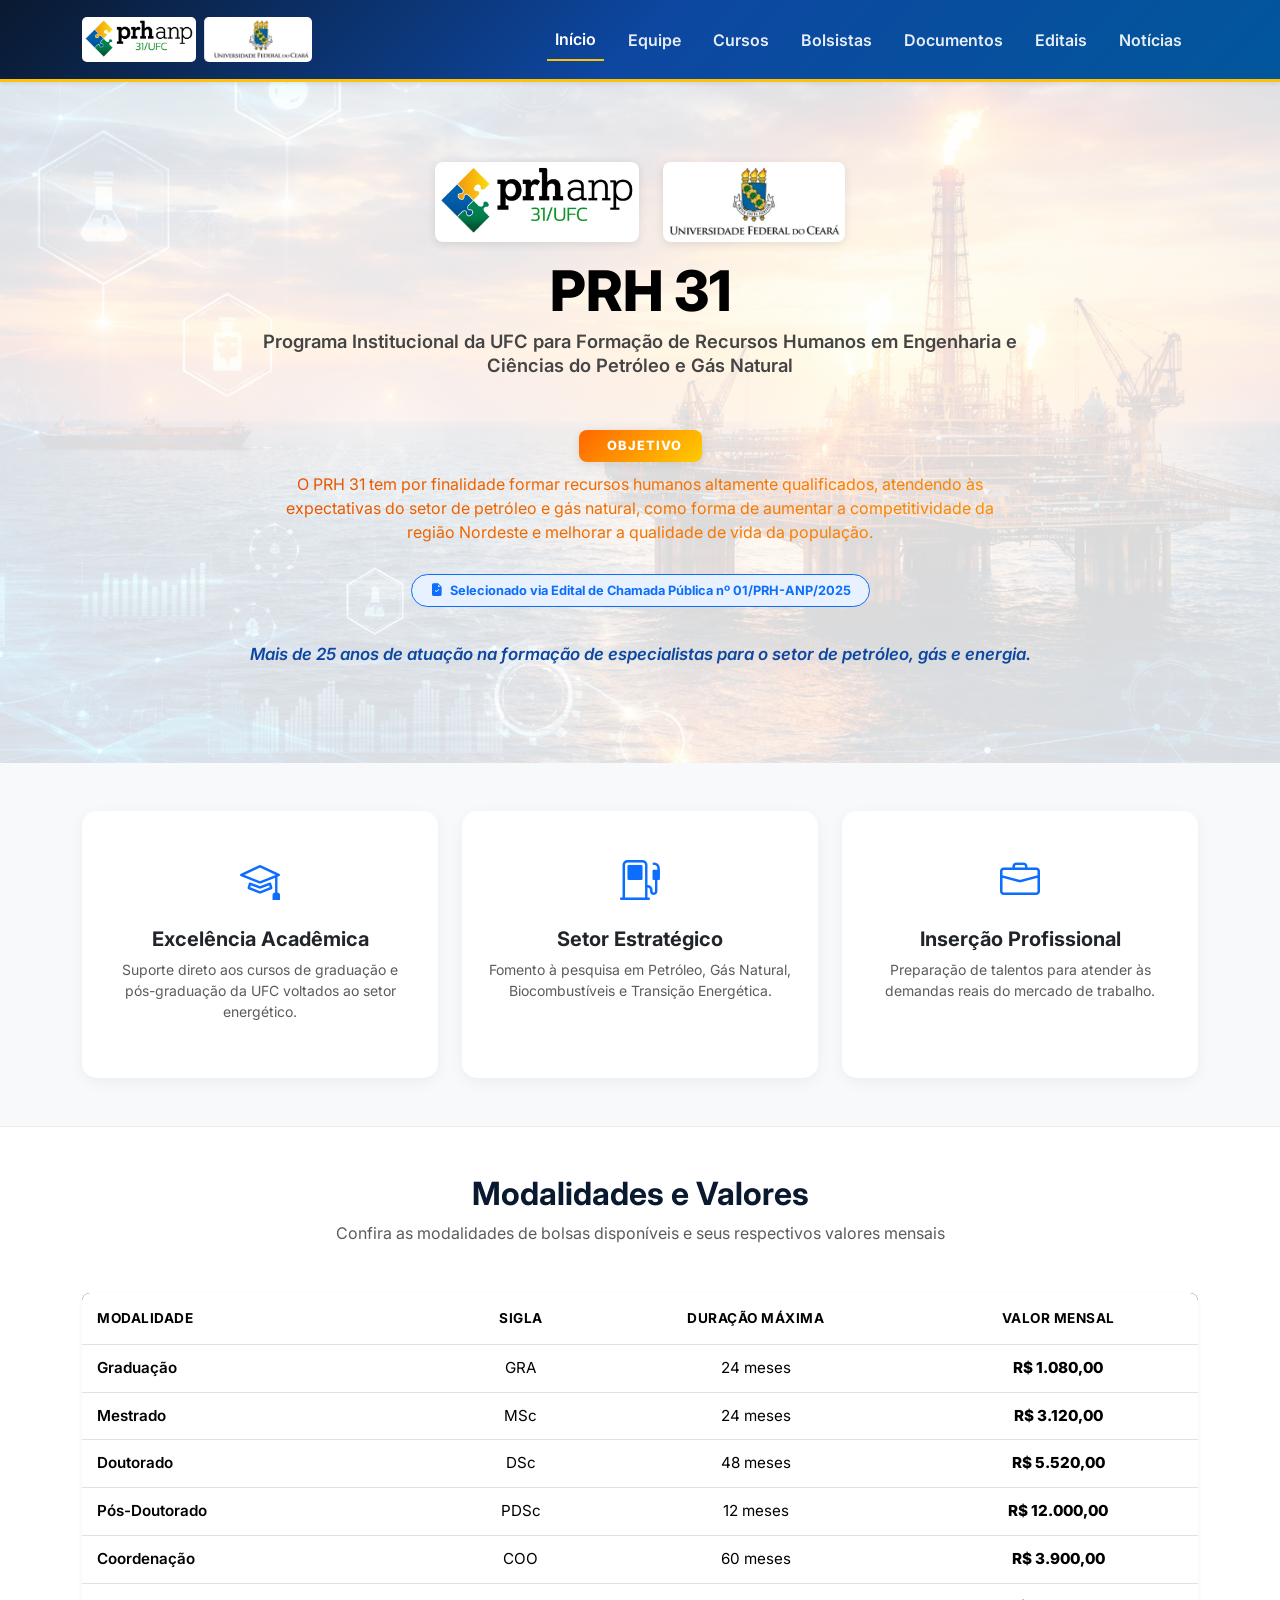
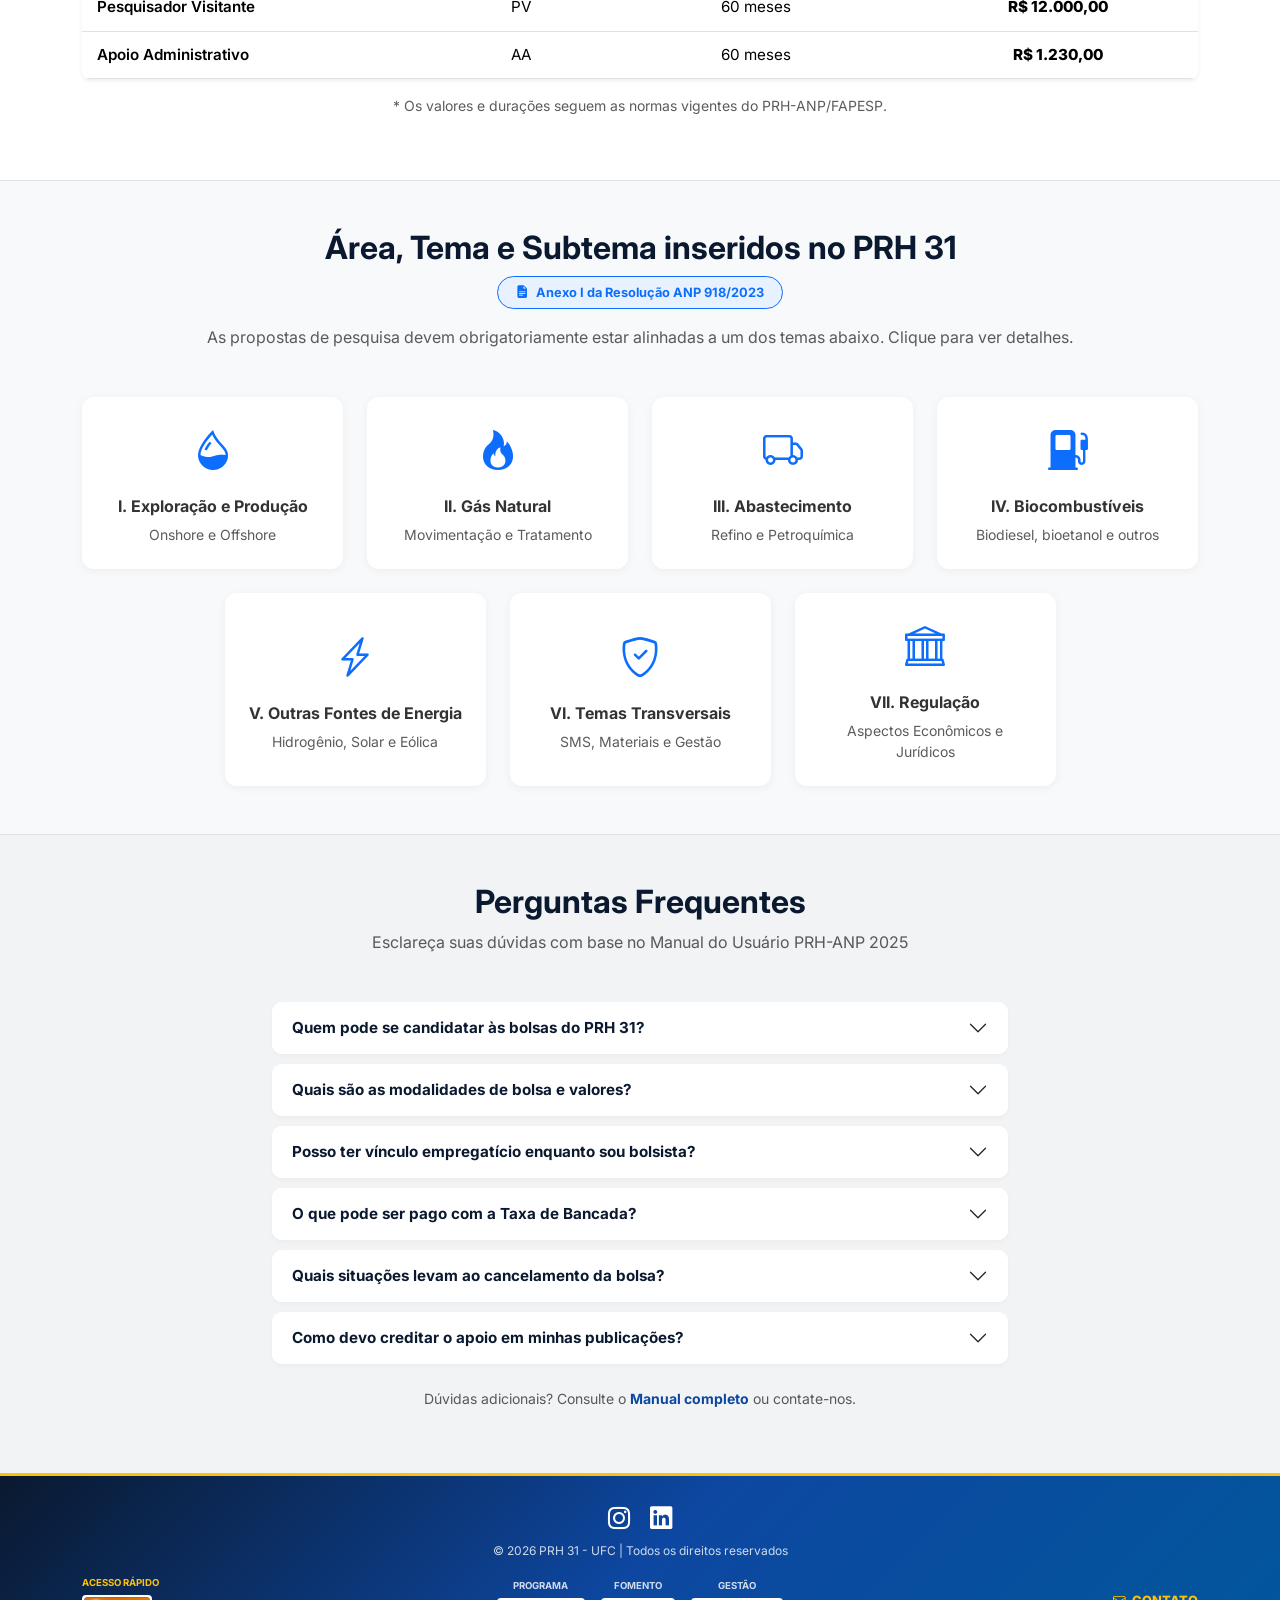
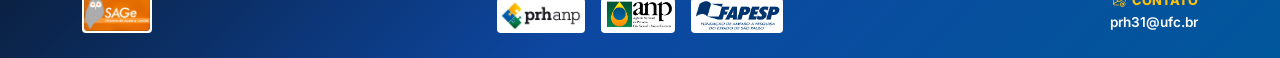
==== commit d6160a2a: "Update index.html" ====
--- a/index.html
+++ b/index.html
@@ -167,6 +167,11 @@
 <main class="flex-grow-1">
   <section class="hero-section">
     <div class="container text-center">
+      <div class="d-flex justify-content-center align-items-center gap-4 mb-3">
+        <img src="img/logo.jpeg" alt="Logo PRH 31" style="height: 80px; border-radius: 8px; background: #fff; padding: 5px; box-shadow: 0 2px 10px rgba(0,0,0,0.1);">
+        <img src="img/logo-ufc.jpeg" alt="Logo UFC" style="height: 80px; border-radius: 8px; background: #fff; padding: 5px; box-shadow: 0 2px 10px rgba(0,0,0,0.1);">
+      </div>
+      
       <h1 class="program-title">PRH 31</h1>
       <div class="program-full-name">
         <p class="mb-0">Programa Institucional da UFC para Formação de Recursos Humanos em Engenharia e Ciências do Petróleo e Gás Natural</p>
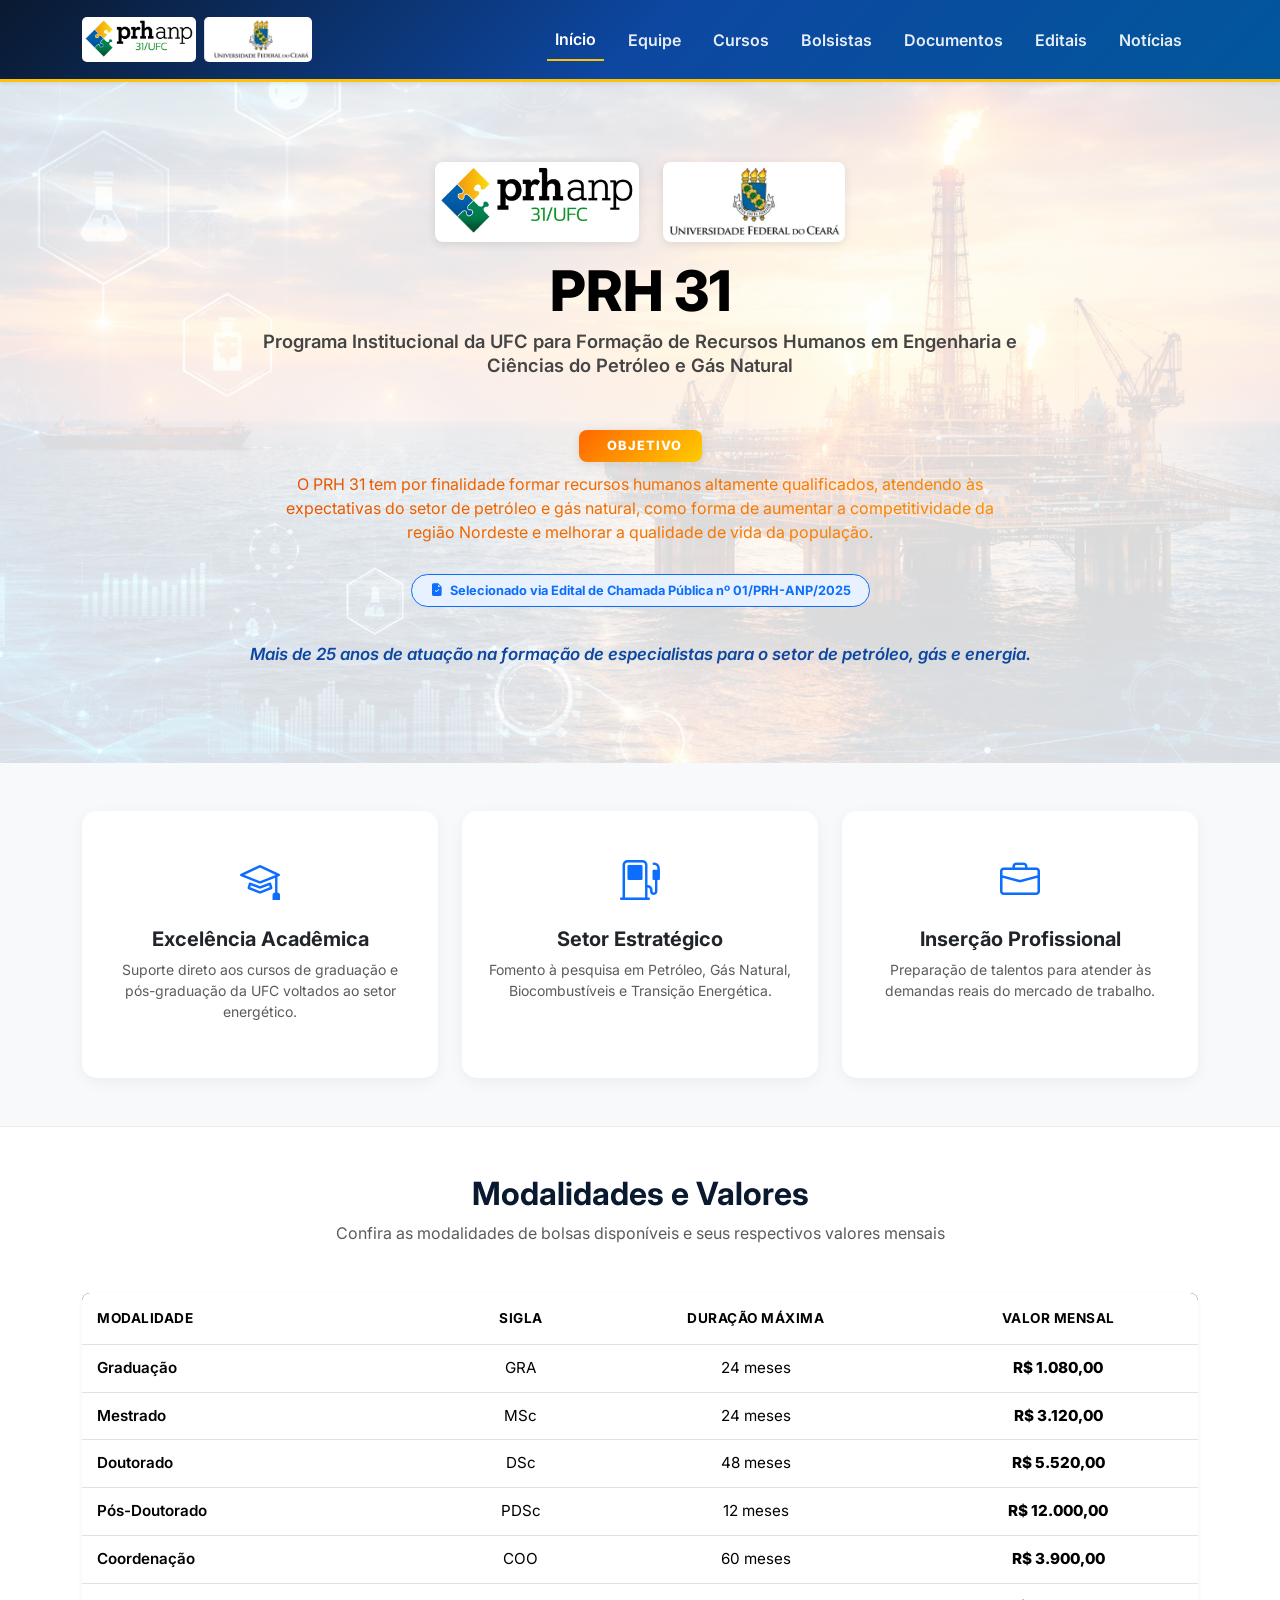
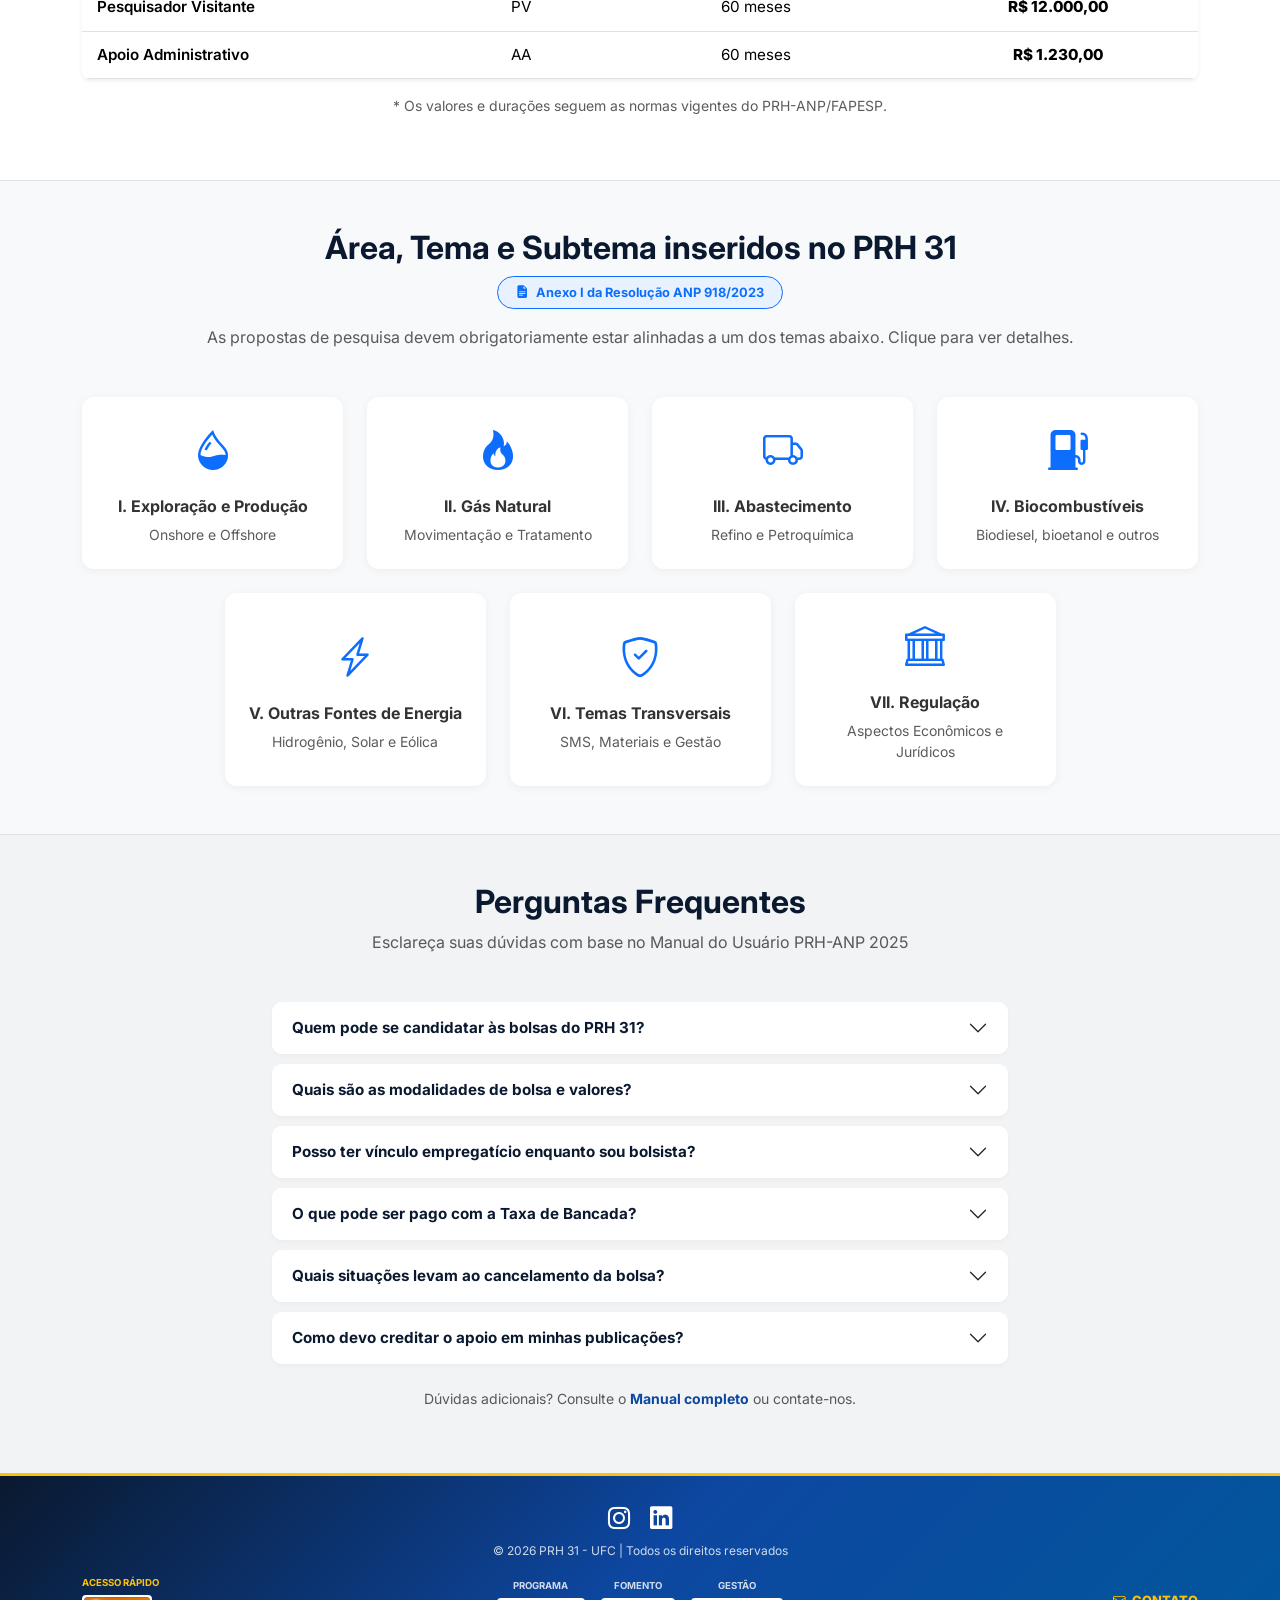
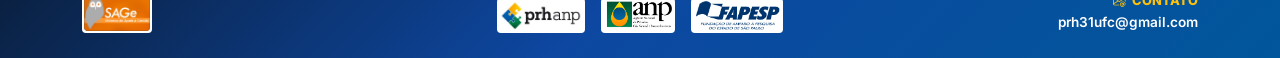
==== commit 29f842e1: "Update email address in footer" ====
--- a/index.html
+++ b/index.html
@@ -433,8 +433,10 @@
               <div id="faq6" class="accordion-collapse collapse" data-bs-parent="#faqPRH">
                 <div class="accordion-body text-muted">
                   É obrigatório citar o PRH-ANP e a FAPESP em todos os trabalhos e comunicações científicas (Item 13).<br>
-                  <span class="mt-2 d-block"><strong>Sugestão de agradecimento:</strong></span>
-                  <em class="small d-block mt-1">The authors acknowledge financial support from the Human Resources Training Program of the Brazilian National Agency for Petroleum, Natural Gas and Biofuels (PRH-ANP), under the management of the São Paulo Research Foundation (FAPESP), Brazil, Process No. 2025/03400-7.</em>
+                  <span class="mt-2 d-block"><strong>Agradecimento em Português</strong></span>
+                  <em class="small d-block mt-1">Os autores agradecem o apoio financeiro do Programa de Formação de Recursos Humanos da Agência Nacional do Petróleo, Gás Natural e Biocombustíveis - PRH-ANP, gerido pela Fundação de Amparo à Pesquisa do Estado de São Paulo (FAPESP), Brasil. Processo Nº 2025/03400-7.</em>
+                  <span class="mt-2 d-block"><strong>Agradecimento em Inglês</strong></span>
+                  <em class="small d-block mt-1">The authors acknowledge the financial support of the Human Resources Program of the Brazilian National Agency of Petroleum, Natural Gas and Biofuels (PRH-ANP), managed by the São Paulo Research Foundation (FAPESP), Brazil. Process Nº. 2025/03400-7.</em>
                 </div>
               </div>
             </div>
@@ -482,7 +484,7 @@
       </div>
       <div class="col-md-3 mb-2 mb-md-0 contact-block" style="display: flex; flex-direction: column; align-items: flex-end;">
         <span class="contact-label"><i class="bi bi-envelope-at"></i> CONTATO</span>
-        <a href="mailto:prh31@ufc.br" class="footer-email">prh31@ufc.br</a>
+        <a href="mailto:prh31ufc@gmail.com" class="footer-email">prh31ufc@gmail.com</a>
       </div>
     </div>
   </div>
